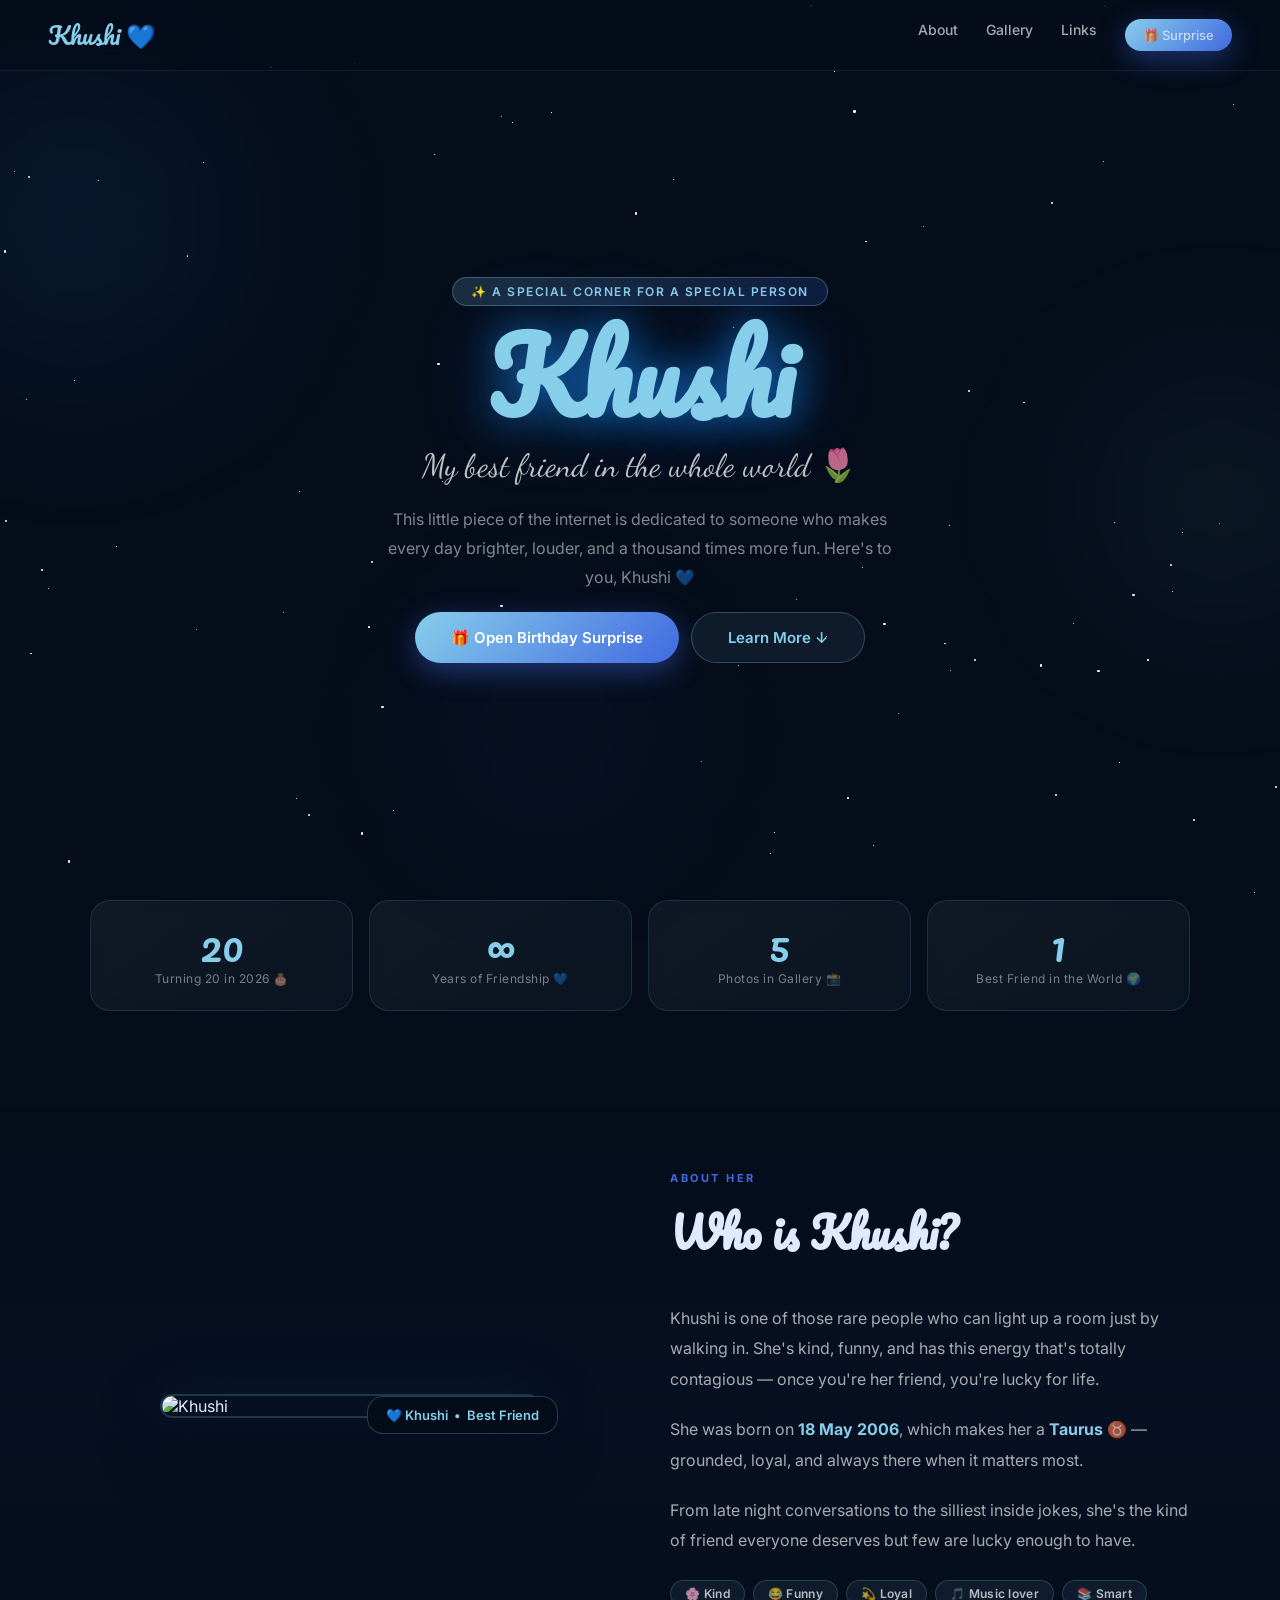
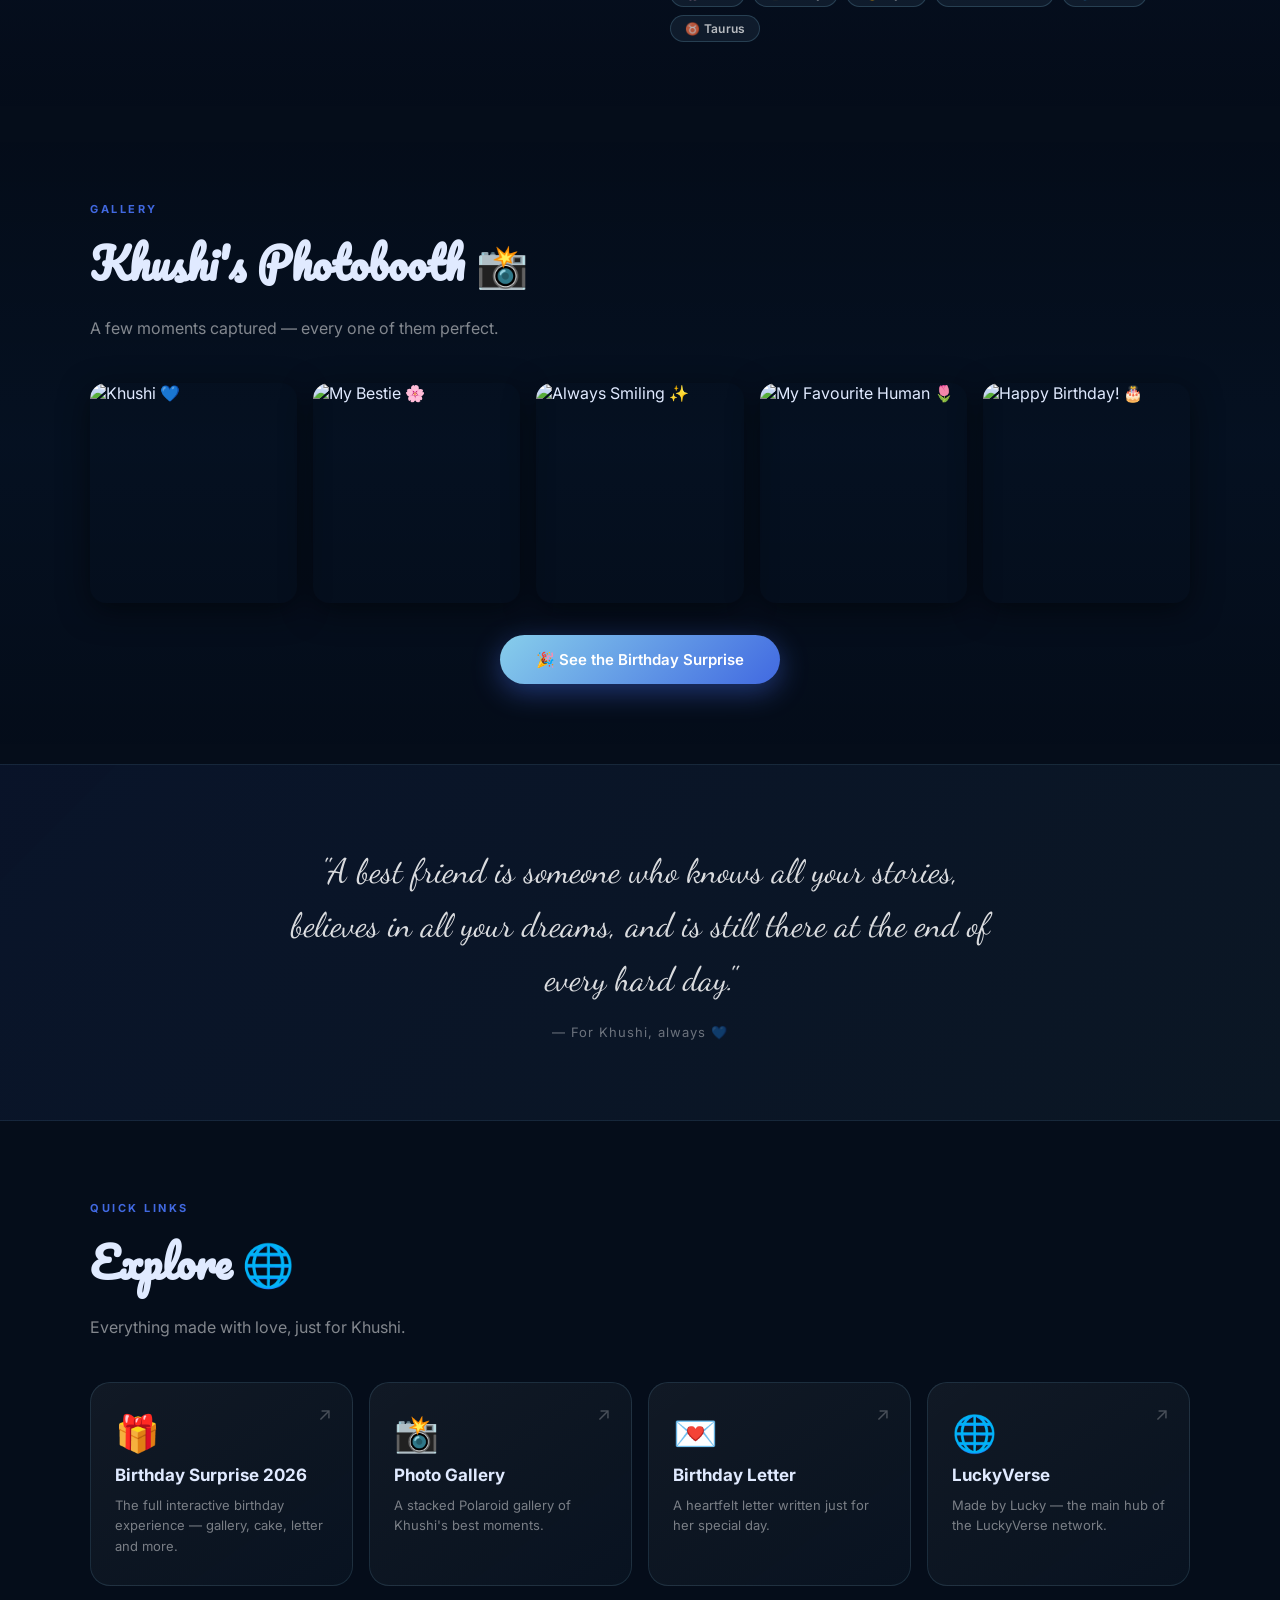
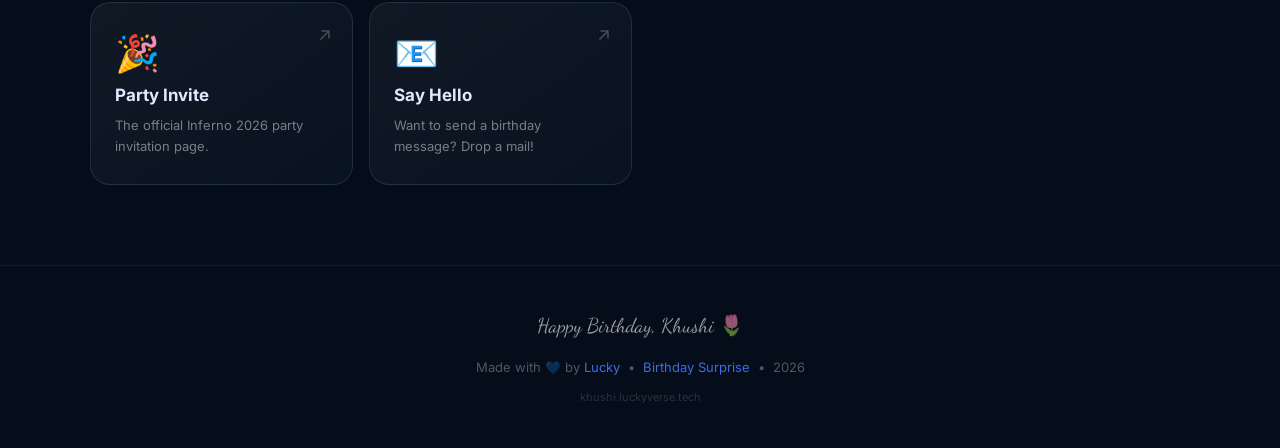
==== index.html @ 4b245454 "Add: premium homepage for khushi.luckyverse.tech with hero, about, gallery, links" ====
<!DOCTYPE html>
<html lang="en">
<head>
  <meta charset="UTF-8">
  <meta name="viewport" content="width=device-width,initial-scale=1.0">
  <title>Khushi 💙 | khushi.luckyverse.tech</title>
  <meta name="description" content="A little corner of the internet dedicated to Khushi — my best friend.">
  <meta name="theme-color" content="#050d1a">
  <link rel="icon" href="data:image/svg+xml,<svg xmlns='http://www.w3.org/2000/svg' viewBox='0 0 100 100'><text y='.9em' font-size='90'>💙</text></svg>">
  <link rel="preconnect" href="https://fonts.googleapis.com">
  <link href="https://fonts.googleapis.com/css2?family=Pacifico&family=Dancing+Script:wght@600;700&family=Inter:wght@300;400;500;600;700&display=swap" rel="stylesheet">
  <style>
    *,*::before,*::after{box-sizing:border-box;margin:0;padding:0;-webkit-tap-highlight-color:transparent}
    html{scroll-behavior:smooth;-webkit-text-size-adjust:100%}
    body{
      font-family:'Inter',sans-serif;
      background:#050d1a;
      color:#e0eaff;
      min-height:100vh;
      overflow-x:hidden;
      -webkit-font-smoothing:antialiased;
    }

    /* ── STARS ── */
    #stars{position:fixed;inset:0;pointer-events:none;z-index:0;overflow:hidden}
    .star{position:absolute;border-radius:50%;background:#fff;animation:tw var(--d,3s) ease-in-out infinite;animation-delay:var(--dl,0s)}
    @keyframes tw{0%,100%{opacity:.1;transform:scale(.8)}50%{opacity:.8;transform:scale(1.3)}}

    /* ── ORBS ── */
    .orb{position:fixed;border-radius:50%;pointer-events:none;filter:blur(80px);z-index:0;animation:orbF var(--d,9s) ease-in-out infinite;animation-delay:var(--dl,0s)}
    @keyframes orbF{0%,100%{transform:translateY(0) scale(1)}50%{transform:translateY(-24px) scale(1.06)}}

    /* ── NAV ── */
    nav{
      position:fixed;top:0;left:0;right:0;z-index:100;
      display:flex;align-items:center;justify-content:space-between;
      padding:14px clamp(20px,5vw,48px);
      background:rgba(5,13,26,.75);
      backdrop-filter:blur(24px);-webkit-backdrop-filter:blur(24px);
      border-bottom:1px solid rgba(135,206,235,.1);
    }
    .nav-logo{font-family:'Pacifico',cursive;font-size:clamp(18px,4vw,24px);color:#87ceeb;text-decoration:none}
    .nav-links{display:flex;gap:clamp(14px,3vw,28px);list-style:none}
    .nav-links a{color:rgba(255,255,255,.65);text-decoration:none;font-size:14px;font-weight:500;transition:color .2s}
    .nav-links a:hover{color:#87ceeb}

    /* ── HERO ── */
    #hero{
      position:relative;z-index:1;
      min-height:100vh;
      display:flex;flex-direction:column;align-items:center;justify-content:center;
      text-align:center;
      padding:100px clamp(20px,6vw,60px) 60px;
      gap:20px;
    }
    .hero-badge{
      background:linear-gradient(135deg,rgba(135,206,235,.18),rgba(65,105,225,.18));
      border:1px solid rgba(135,206,235,.3);
      border-radius:40px;padding:6px 18px;
      font-size:12px;font-weight:600;letter-spacing:1.5px;text-transform:uppercase;
      color:#87ceeb;backdrop-filter:blur(8px);
      animation:fadeUp .7s ease both;
    }
    .hero-name{
      font-family:'Pacifico',cursive;
      font-size:clamp(52px,14vw,100px);
      color:#87ceeb;
      text-shadow:0 0 40px rgba(30,144,255,.6),0 0 80px rgba(30,144,255,.3);
      line-height:1;animation:fadeUp .7s .1s ease both;
    }
    .hero-sub{
      font-family:'Dancing Script',cursive;
      font-size:clamp(20px,5vw,32px);
      color:rgba(255,255,255,.75);
      animation:fadeUp .7s .2s ease both;
    }
    .hero-desc{
      max-width:520px;font-size:clamp(14px,3.5vw,16px);
      color:rgba(255,255,255,.5);line-height:1.8;
      animation:fadeUp .7s .3s ease both;
    }
    .hero-btns{display:flex;flex-wrap:wrap;gap:12px;justify-content:center;animation:fadeUp .7s .4s ease both}
    @keyframes fadeUp{from{opacity:0;transform:translateY(28px)}to{opacity:1;transform:translateY(0)}}

    /* ── BUTTONS ── */
    .btn{
      display:inline-flex;align-items:center;gap:8px;
      border:none;border-radius:50px;cursor:pointer;text-decoration:none;
      font-family:'Inter',sans-serif;font-weight:600;
      padding:clamp(12px,3vw,15px) clamp(24px,5vw,36px);
      font-size:clamp(13px,3vw,15px);
      transition:transform .25s,box-shadow .25s;
    }
    .btn-primary{background:linear-gradient(135deg,#87ceeb,#4169e1);color:#fff;box-shadow:0 8px 28px rgba(65,105,225,.45)}
    .btn-primary:hover{transform:translateY(-3px) scale(1.04);box-shadow:0 14px 36px rgba(65,105,225,.65)}
    .btn-ghost{background:rgba(135,206,235,.08);border:1px solid rgba(135,206,235,.28);color:#87ceeb}
    .btn-ghost:hover{background:rgba(135,206,235,.15);transform:translateY(-2px)}
    .btn:active{transform:scale(.96)!important}

    /* ── SECTION BASE ── */
    section{position:relative;z-index:1;padding:80px clamp(20px,6vw,60px)}
    .section-label{font-size:11px;font-weight:700;letter-spacing:2.5px;text-transform:uppercase;color:#4169e1;margin-bottom:10px}
    .section-title{font-family:'Pacifico',cursive;font-size:clamp(26px,6vw,42px);color:#e0eaff;margin-bottom:14px}
    .section-sub{font-size:clamp(14px,3.5vw,16px);color:rgba(255,255,255,.5);max-width:560px;line-height:1.8}

    /* ── ABOUT ── */
    #about{background:linear-gradient(180deg,transparent,rgba(65,105,225,.04),transparent)}
    .about-grid{
      display:grid;grid-template-columns:1fr 1fr;gap:clamp(24px,5vw,60px);
      align-items:center;max-width:1100px;margin:0 auto;
    }
    @media(max-width:700px){.about-grid{grid-template-columns:1fr}}
    .about-img-wrap{position:relative}
    .about-img{
      width:100%;max-width:380px;border-radius:24px;
      box-shadow:0 24px 60px rgba(0,0,0,.6),0 0 60px rgba(65,105,225,.2);
      display:block;margin:0 auto;
      border:2px solid rgba(135,206,235,.2);
    }
    .about-img-badge{
      position:absolute;bottom:-16px;right:10%;
      background:rgba(5,13,26,.9);border:1px solid rgba(135,206,235,.25);
      backdrop-filter:blur(12px);border-radius:16px;
      padding:10px 18px;font-size:13px;font-weight:600;color:#87ceeb;
      display:flex;align-items:center;gap:8px;
    }
    .about-text{display:flex;flex-direction:column;gap:20px}
    .about-text p{font-size:clamp(14px,3.5vw,16px);color:rgba(255,255,255,.65);line-height:1.9}
    .tags{display:flex;flex-wrap:wrap;gap:8px;margin-top:4px}
    .tag{
      background:rgba(135,206,235,.08);border:1px solid rgba(135,206,235,.2);
      border-radius:30px;padding:5px 14px;font-size:12px;font-weight:600;
      color:rgba(255,255,255,.7);letter-spacing:.3px;
    }

    /* ── STATS ── */
    .stats-row{
      display:flex;flex-wrap:wrap;gap:16px;
      max-width:1100px;margin:0 auto 60px;
    }
    .stat-card{
      flex:1;min-width:140px;
      background:linear-gradient(145deg,rgba(255,255,255,.05),rgba(135,206,235,.04));
      border:1px solid rgba(135,206,235,.14);
      border-radius:20px;padding:24px 20px;text-align:center;
      backdrop-filter:blur(8px);
    }
    .stat-num{font-family:'Pacifico',cursive;font-size:clamp(28px,6vw,40px);color:#87ceeb;display:block;line-height:1}
    .stat-lbl{font-size:12px;color:rgba(255,255,255,.45);margin-top:6px;letter-spacing:.5px}

    /* ── PHOTOS ── */
    #photos{background:linear-gradient(180deg,transparent,rgba(30,144,255,.03),transparent)}
    .photo-grid{
      display:grid;
      grid-template-columns:repeat(auto-fill,minmax(200px,1fr));
      gap:16px;max-width:1100px;margin:40px auto 0;
    }
    .photo-item{
      position:relative;border-radius:16px;overflow:hidden;
      cursor:pointer;
      box-shadow:0 8px 30px rgba(0,0,0,.5);
      transition:transform .3s,box-shadow .3s;
    }
    .photo-item:hover{transform:scale(1.03) translateY(-4px);box-shadow:0 16px 48px rgba(65,105,225,.35)}
    .photo-item img{width:100%;height:220px;object-fit:cover;display:block;transition:transform .4s}
    .photo-item:hover img{transform:scale(1.08)}
    .photo-overlay{
      position:absolute;inset:0;
      background:linear-gradient(to top,rgba(5,13,26,.8) 0%,transparent 50%);
      display:flex;align-items:flex-end;padding:14px;
      opacity:0;transition:opacity .3s;
    }
    .photo-item:hover .photo-overlay{opacity:1}
    .photo-cap{font-family:'Dancing Script',cursive;font-size:16px;font-weight:700;color:#fff}

    /* ── LINKS ── */
    #links{max-width:1100px;margin:0 auto}
    .links-grid{display:grid;grid-template-columns:repeat(auto-fill,minmax(260px,1fr));gap:16px;margin-top:40px}
    .link-card{
      position:relative;overflow:hidden;
      background:linear-gradient(145deg,rgba(255,255,255,.05),rgba(135,206,235,.03));
      border:1px solid rgba(135,206,235,.14);
      border-radius:20px;padding:28px 24px;
      text-decoration:none;color:inherit;
      transition:transform .25s,border-color .25s,box-shadow .25s;
      display:flex;flex-direction:column;gap:10px;
    }
    .link-card:hover{
      transform:translateY(-5px);
      border-color:rgba(135,206,235,.35);
      box-shadow:0 16px 40px rgba(65,105,225,.25);
    }
    .link-icon{font-size:36px;display:block}
    .link-title{font-weight:700;font-size:17px;color:#e0eaff}
    .link-desc{font-size:13px;color:rgba(255,255,255,.45);line-height:1.6}
    .link-arrow{position:absolute;top:20px;right:20px;color:rgba(255,255,255,.25);font-size:18px;transition:color .2s,transform .2s}
    .link-card:hover .link-arrow{color:#87ceeb;transform:translate(3px,-3px)}

    /* ── QUOTE ── */
    #quote{
      text-align:center;
      background:linear-gradient(135deg,rgba(65,105,225,.08),rgba(135,206,235,.05));
      border-top:1px solid rgba(135,206,235,.1);
      border-bottom:1px solid rgba(135,206,235,.1);
    }
    .quote-text{
      font-family:'Dancing Script',cursive;
      font-size:clamp(22px,5vw,34px);
      color:rgba(255,255,255,.85);
      max-width:700px;margin:0 auto 16px;
      line-height:1.6;
    }
    .quote-author{font-size:13px;color:rgba(255,255,255,.4);letter-spacing:1px}

    /* ── FOOTER ── */
    footer{
      text-align:center;padding:40px 20px;
      border-top:1px solid rgba(135,206,235,.08);
      color:rgba(255,255,255,.3);font-size:13px;line-height:2;
      position:relative;z-index:1;
    }
    footer a{color:#4169e1;text-decoration:none}

    /* ── SCROLL REVEAL ── */
    .reveal{opacity:0;transform:translateY(36px);transition:opacity .7s ease,transform .7s ease}
    .reveal.visible{opacity:1;transform:translateY(0)}

    /* Mobile nav */
    @media(max-width:550px){
      .nav-links{display:none}
      .photo-grid{grid-template-columns:repeat(2,1fr)}
      .photo-item img{height:160px}
    }
  </style>
</head>
<body>

<!-- Stars & Orbs -->
<div id="stars"></div>
<div class="orb" style="width:350px;height:350px;background:rgba(30,144,255,.07);left:-100px;top:5%;--d:10s"></div>
<div class="orb" style="width:280px;height:280px;background:rgba(135,206,235,.05);right:-80px;top:40%;--d:12s;--dl:-4s"></div>
<div class="orb" style="width:200px;height:200px;background:rgba(65,105,225,.08);left:35%;top:70%;--d:9s;--dl:-2s"></div>

<!-- Nav -->
<nav>
  <a class="nav-logo" href="/">Khushi 💙</a>
  <ul class="nav-links">
    <li><a href="#about">About</a></li>
    <li><a href="#photos">Gallery</a></li>
    <li><a href="#links">Links</a></li>
    <li><a href="/birthday/2026/" class="btn btn-primary" style="padding:8px 18px;font-size:13px">🎁 Surprise</a></li>
  </ul>
</nav>

<!-- Hero -->
<section id="hero">
  <div class="hero-badge">✨ A special corner for a special person</div>
  <h1 class="hero-name">Khushi</h1>
  <p class="hero-sub">My best friend in the whole world 🌷</p>
  <p class="hero-desc">
    This little piece of the internet is dedicated to someone who makes every day brighter,
    louder, and a thousand times more fun. Here's to you, Khushi 💙
  </p>
  <div class="hero-btns">
    <a href="/birthday/2026/" class="btn btn-primary">🎁 Open Birthday Surprise</a>
    <a href="#about" class="btn btn-ghost">Learn More ↓</a>
  </div>
</section>

<!-- Stats -->
<div style="position:relative;z-index:1;padding:0 clamp(20px,6vw,60px) 20px">
  <div class="stats-row reveal">
    <div class="stat-card">
      <span class="stat-num">20</span>
      <div class="stat-lbl">Turning 20 in 2026 🎂</div>
    </div>
    <div class="stat-card">
      <span class="stat-num">∞</span>
      <div class="stat-lbl">Years of Friendship 💙</div>
    </div>
    <div class="stat-card">
      <span class="stat-num">5</span>
      <div class="stat-lbl">Photos in Gallery 📸</div>
    </div>
    <div class="stat-card">
      <span class="stat-num">1</span>
      <div class="stat-lbl">Best Friend in the World 🌍</div>
    </div>
  </div>
</div>

<!-- About -->
<section id="about">
  <div class="about-grid reveal">
    <div class="about-img-wrap">
      <img class="about-img" src="Birthday/2026/photos/photo4.jpg" alt="Khushi">
      <div class="about-img-badge">💙 Khushi &nbsp;•&nbsp; Best Friend</div>
    </div>
    <div class="about-text">
      <div>
        <div class="section-label">About Her</div>
        <h2 class="section-title">Who is Khushi?</h2>
      </div>
      <p>Khushi is one of those rare people who can light up a room just by walking in. She's kind, funny, and has this energy that's totally contagious — once you're her friend, you're lucky for life.</p>
      <p>She was born on <strong style="color:#87ceeb">18 May 2006</strong>, which makes her a <strong style="color:#87ceeb">Taurus</strong> ♉ — grounded, loyal, and always there when it matters most.</p>
      <p>From late night conversations to the silliest inside jokes, she's the kind of friend everyone deserves but few are lucky enough to have.</p>
      <div class="tags">
        <span class="tag">🌸 Kind</span>
        <span class="tag">😂 Funny</span>
        <span class="tag">💫 Loyal</span>
        <span class="tag">🎵 Music lover</span>
        <span class="tag">📚 Smart</span>
        <span class="tag">♉ Taurus</span>
      </div>
    </div>
  </div>
</section>

<!-- Photos -->
<section id="photos">
  <div style="max-width:1100px;margin:0 auto">
    <div class="reveal">
      <div class="section-label">Gallery</div>
      <h2 class="section-title">Khushi's Photobooth 📸</h2>
      <p class="section-sub">A few moments captured — every one of them perfect.</p>
    </div>
    <div class="photo-grid reveal">
      <div class="photo-item">
        <img src="Birthday/2026/photos/photo1.jpg" alt="Khushi 💙">
        <div class="photo-overlay"><span class="photo-cap">Khushi 💙</span></div>
      </div>
      <div class="photo-item">
        <img src="Birthday/2026/photos/photo2.jpg" alt="My Bestie 🌸">
        <div class="photo-overlay"><span class="photo-cap">My Bestie 🌸</span></div>
      </div>
      <div class="photo-item">
        <img src="Birthday/2026/photos/photo3.jpg" alt="Always Smiling ✨">
        <div class="photo-overlay"><span class="photo-cap">Always Smiling ✨</span></div>
      </div>
      <div class="photo-item">
        <img src="Birthday/2026/photos/photo4.jpg" alt="My Favourite Human 🌷">
        <div class="photo-overlay"><span class="photo-cap">My Favourite Human 🌷</span></div>
      </div>
      <div class="photo-item">
        <img src="Birthday/2026/photos/photo5.jpg" alt="Happy Birthday! 🎂">
        <div class="photo-overlay"><span class="photo-cap">Happy Birthday! 🎂</span></div>
      </div>
    </div>
    <div style="text-align:center;margin-top:32px" class="reveal">
      <a href="/birthday/2026/" class="btn btn-primary">🎉 See the Birthday Surprise</a>
    </div>
  </div>
</section>

<!-- Quote -->
<section id="quote">
  <p class="quote-text reveal">"A best friend is someone who knows all your stories, believes in all your dreams, and is still there at the end of every hard day."</p>
  <p class="quote-author reveal">— For Khushi, always 💙</p>
</section>

<!-- Links -->
<section style="position:relative;z-index:1;padding:80px clamp(20px,6vw,60px)">
  <div id="links">
    <div class="reveal">
      <div class="section-label">Quick Links</div>
      <h2 class="section-title">Explore 🌐</h2>
      <p class="section-sub">Everything made with love, just for Khushi.</p>
    </div>
    <div class="links-grid reveal">
      <a href="/birthday/2026/" class="link-card">
        <span class="link-icon">🎁</span>
        <span class="link-title">Birthday Surprise 2026</span>
        <span class="link-desc">The full interactive birthday experience — gallery, cake, letter and more.</span>
        <span class="link-arrow">↗</span>
      </a>
      <a href="/birthday/2026/#s3" class="link-card">
        <span class="link-icon">📸</span>
        <span class="link-title">Photo Gallery</span>
        <span class="link-desc">A stacked Polaroid gallery of Khushi's best moments.</span>
        <span class="link-arrow">↗</span>
      </a>
      <a href="/birthday/2026/#s5" class="link-card">
        <span class="link-icon">💌</span>
        <span class="link-title">Birthday Letter</span>
        <span class="link-desc">A heartfelt letter written just for her special day.</span>
        <span class="link-arrow">↗</span>
      </a>
      <a href="https://luckyverse.tech" target="_blank" rel="noopener" class="link-card">
        <span class="link-icon">🌐</span>
        <span class="link-title">LuckyVerse</span>
        <span class="link-desc">Made by Lucky — the main hub of the LuckyVerse network.</span>
        <span class="link-arrow">↗</span>
      </a>
      <a href="https://invite.luckyverse.tech" target="_blank" rel="noopener" class="link-card">
        <span class="link-icon">🎉</span>
        <span class="link-title">Party Invite</span>
        <span class="link-desc">The official Inferno 2026 party invitation page.</span>
        <span class="link-arrow">↗</span>
      </a>
      <a href="mailto:lucky@luckyverse.tech" class="link-card">
        <span class="link-icon">📧</span>
        <span class="link-title">Say Hello</span>
        <span class="link-desc">Want to send a birthday message? Drop a mail!</span>
        <span class="link-arrow">↗</span>
      </a>
    </div>
  </div>
</section>

<!-- Footer -->
<footer>
  <p style="font-family:'Dancing Script',cursive;font-size:20px;color:rgba(255,255,255,.6);margin-bottom:8px">Happy Birthday, Khushi 🌷</p>
  <p>Made with 💙 by <a href="https://luckyverse.tech">Lucky</a> &nbsp;•&nbsp; <a href="/birthday/2026/">Birthday Surprise</a> &nbsp;•&nbsp; 2026</p>
  <p style="margin-top:6px;font-size:11px;opacity:.5">khushi.luckyverse.tech</p>
</footer>

<script>
(function(){
  // Stars
  var sb = document.getElementById('stars');
  for(var i=0;i<80;i++){
    var s=document.createElement('div'); s.className='star';
    var sz=Math.random()*2.2+0.4;
    s.style.cssText='width:'+sz+'px;height:'+sz+'px;left:'+Math.random()*100+'%;top:'+Math.random()*100+'%;--d:'+(2+Math.random()*4)+'s;--dl:-'+(Math.random()*4)+'s';
    sb.appendChild(s);
  }

  // Scroll reveal
  var obs = new IntersectionObserver(function(entries){
    entries.forEach(function(e){ if(e.isIntersecting){ e.target.classList.add('visible'); obs.unobserve(e.target); } });
  },{threshold:.12});
  document.querySelectorAll('.reveal').forEach(function(el){ obs.observe(el); });
})();
</script>
</body>
</html>
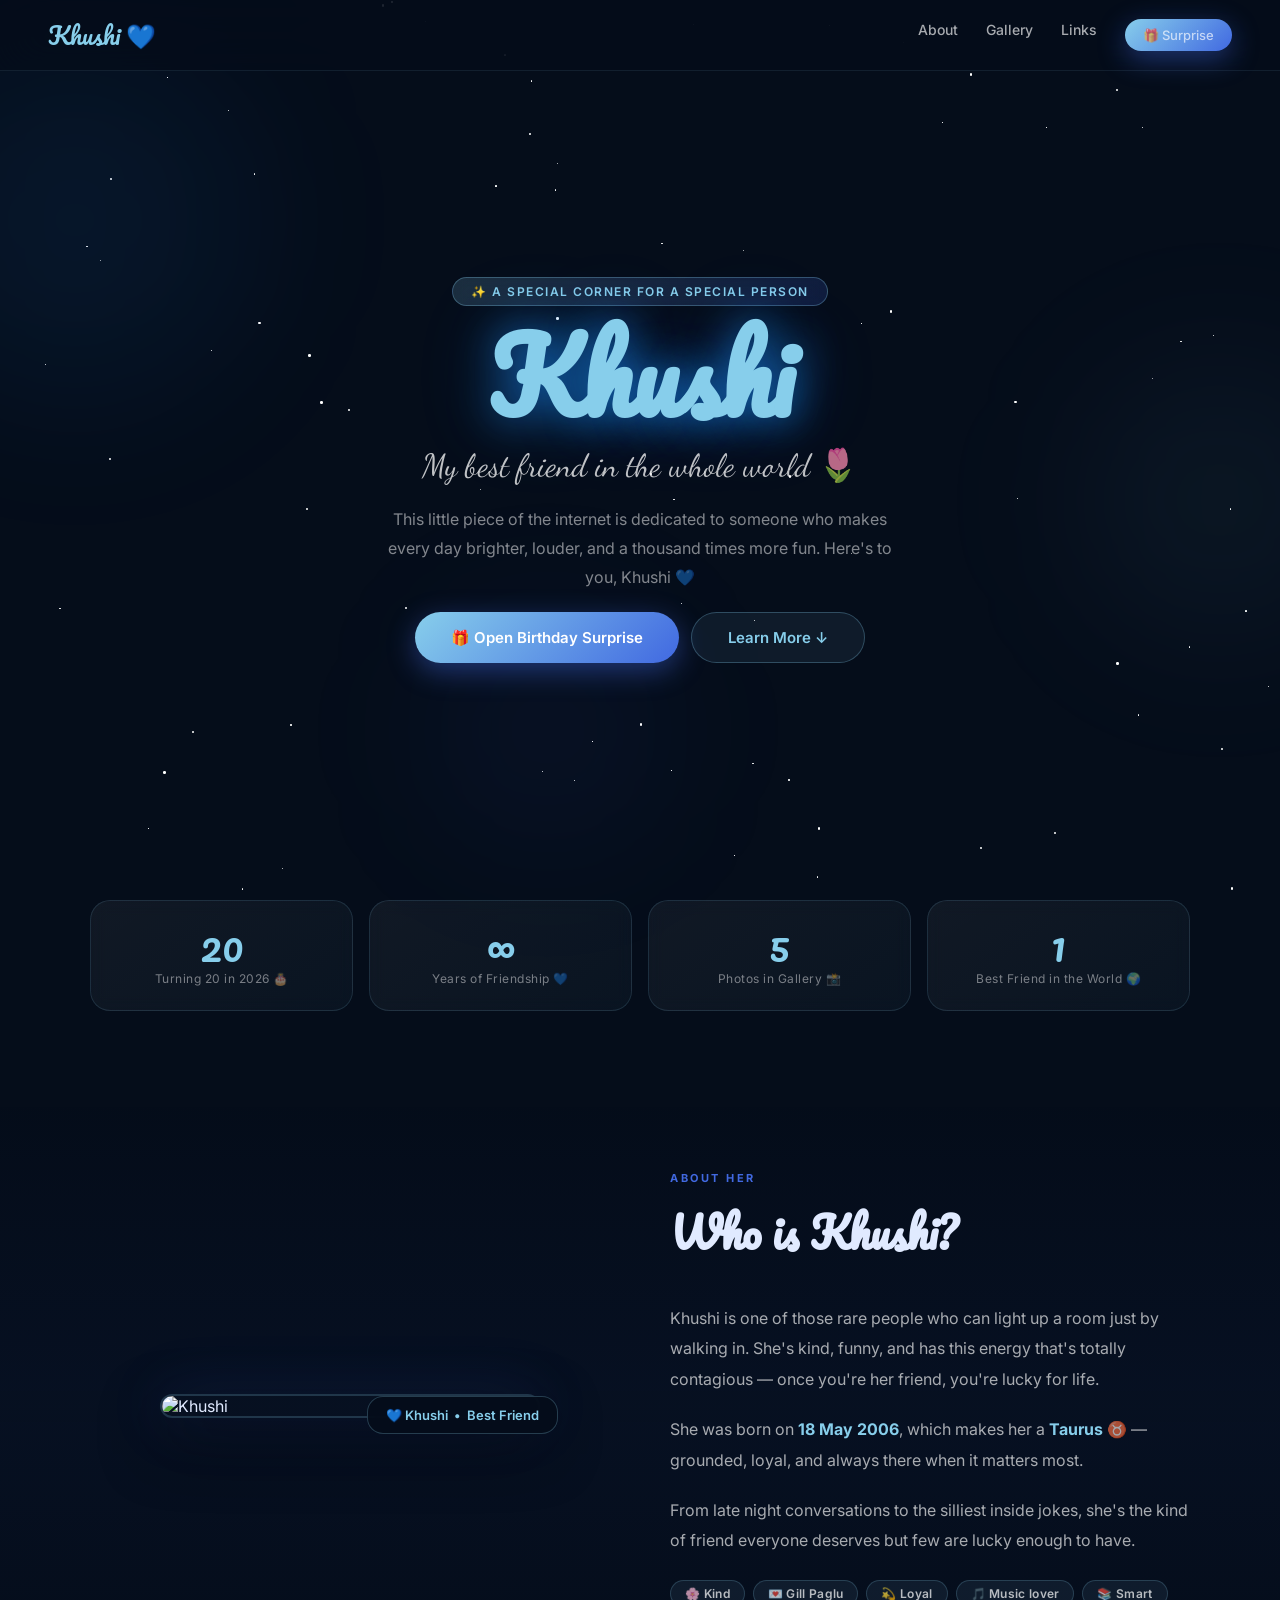
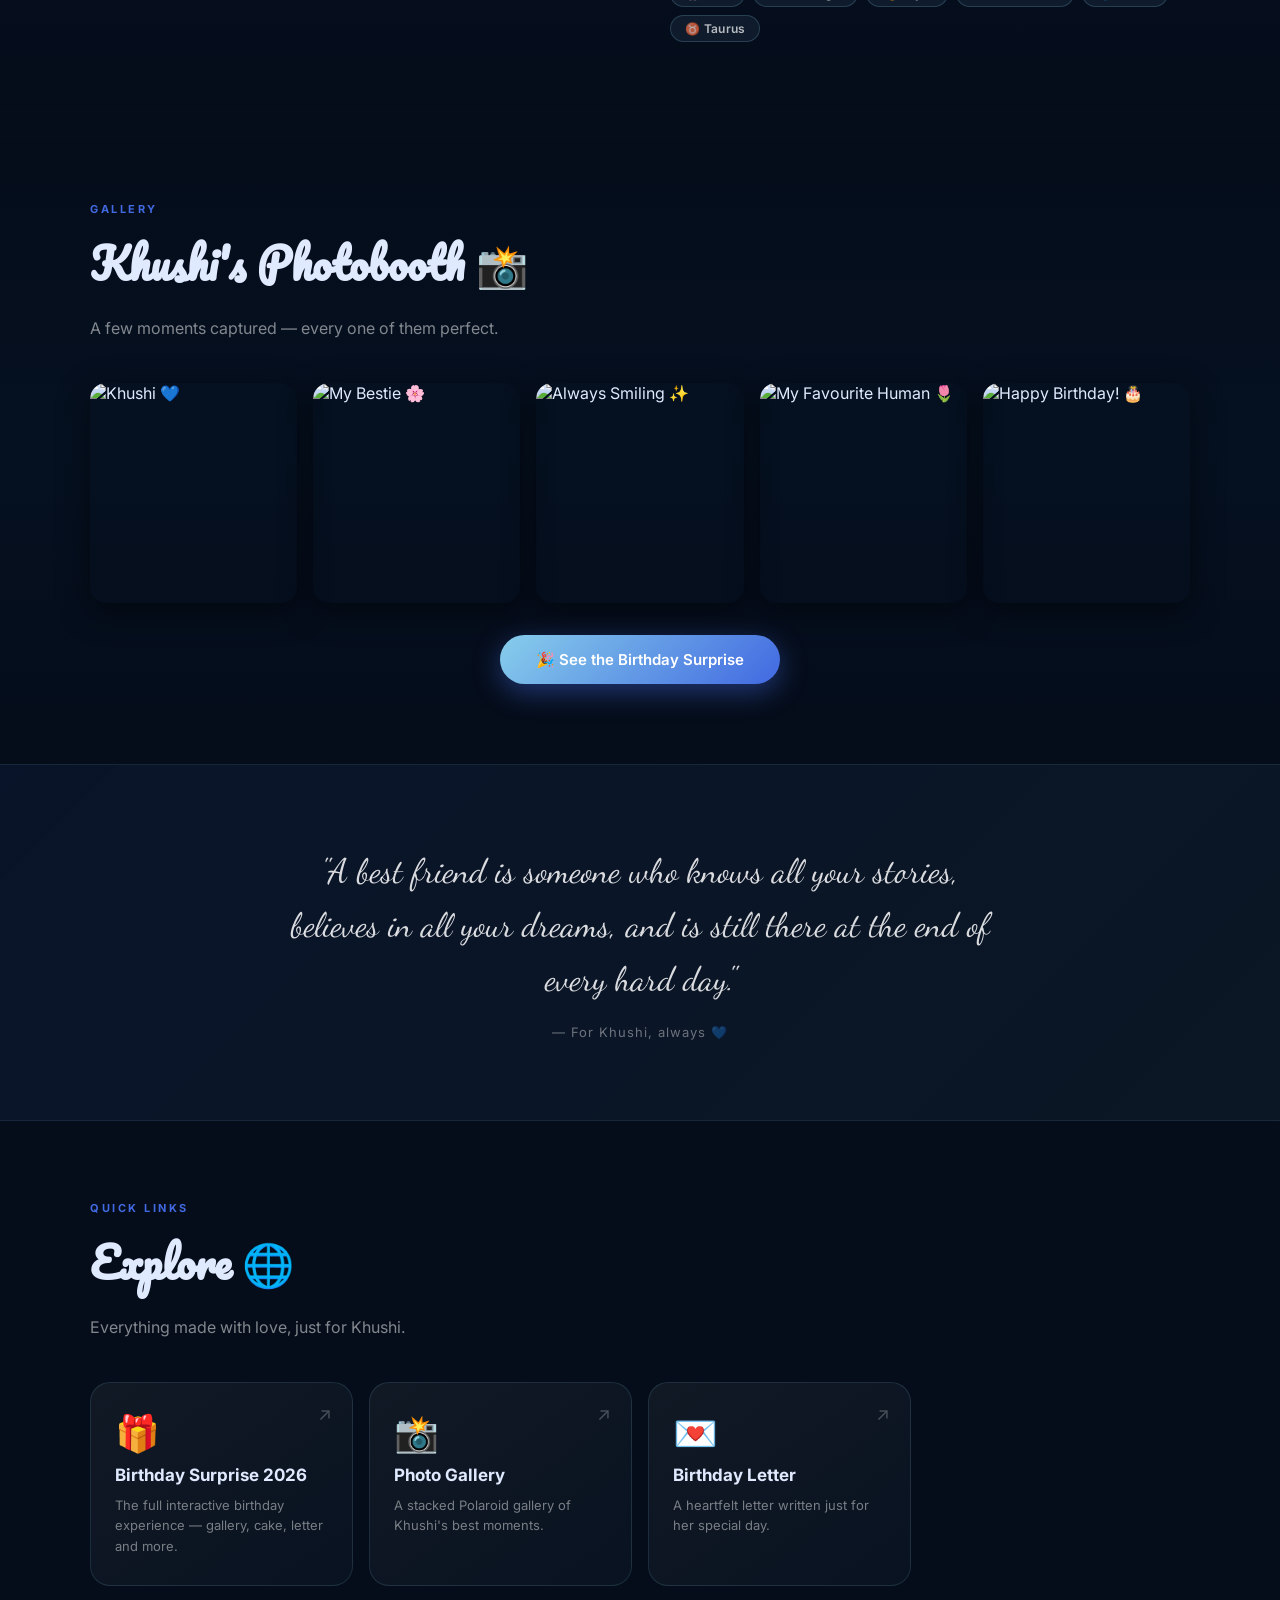
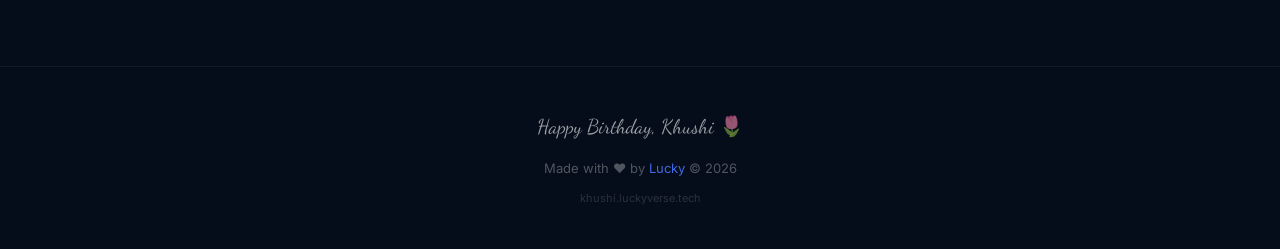
==== commit 34db4c8f: "Fix: restore polaroid frame to photobooth cards, update footer copyright to ❤️" ====
--- a/index.html
+++ b/index.html
@@ -1,436 +1,781 @@
 <!DOCTYPE html>
 <html lang="en">
+
 <head>
   <meta charset="UTF-8">
   <meta name="viewport" content="width=device-width,initial-scale=1.0">
-  <title>Khushi 💙 | khushi.luckyverse.tech</title>
+  <title>Khushi 💙 </title>
   <meta name="description" content="A little corner of the internet dedicated to Khushi — my best friend.">
   <meta name="theme-color" content="#050d1a">
-  <link rel="icon" href="data:image/svg+xml,<svg xmlns='http://www.w3.org/2000/svg' viewBox='0 0 100 100'><text y='.9em' font-size='90'>💙</text></svg>">
+  <link rel="icon"
+    href="data:image/svg+xml,<svg xmlns='http://www.w3.org/2000/svg' viewBox='0 0 100 100'><text y='.9em' font-size='90'>💙</text></svg>">
   <link rel="preconnect" href="https://fonts.googleapis.com">
-  <link href="https://fonts.googleapis.com/css2?family=Pacifico&family=Dancing+Script:wght@600;700&family=Inter:wght@300;400;500;600;700&display=swap" rel="stylesheet">
+  <link
+    href="https://fonts.googleapis.com/css2?family=Pacifico&family=Dancing+Script:wght@600;700&family=Inter:wght@300;400;500;600;700&display=swap"
+    rel="stylesheet">
   <style>
-    *,*::before,*::after{box-sizing:border-box;margin:0;padding:0;-webkit-tap-highlight-color:transparent}
-    html{scroll-behavior:smooth;-webkit-text-size-adjust:100%}
-    body{
-      font-family:'Inter',sans-serif;
-      background:#050d1a;
-      color:#e0eaff;
-      min-height:100vh;
-      overflow-x:hidden;
-      -webkit-font-smoothing:antialiased;
+    *,
+    *::before,
+    *::after {
+      box-sizing: border-box;
+      margin: 0;
+      padding: 0;
+      -webkit-tap-highlight-color: transparent
+    }
+
+    html {
+      scroll-behavior: smooth;
+      -webkit-text-size-adjust: 100%
+    }
+
+    body {
+      font-family: 'Inter', sans-serif;
+      background: #050d1a;
+      color: #e0eaff;
+      min-height: 100vh;
+      overflow-x: hidden;
+      -webkit-font-smoothing: antialiased;
     }
 
     /* ── STARS ── */
-    #stars{position:fixed;inset:0;pointer-events:none;z-index:0;overflow:hidden}
-    .star{position:absolute;border-radius:50%;background:#fff;animation:tw var(--d,3s) ease-in-out infinite;animation-delay:var(--dl,0s)}
-    @keyframes tw{0%,100%{opacity:.1;transform:scale(.8)}50%{opacity:.8;transform:scale(1.3)}}
+    #stars {
+      position: fixed;
+      inset: 0;
+      pointer-events: none;
+      z-index: 0;
+      overflow: hidden
+    }
+
+    .star {
+      position: absolute;
+      border-radius: 50%;
+      background: #fff;
+      animation: tw var(--d, 3s) ease-in-out infinite;
+      animation-delay: var(--dl, 0s)
+    }
+
+    @keyframes tw {
+
+      0%,
+      100% {
+        opacity: .1;
+        transform: scale(.8)
+      }
+
+      50% {
+        opacity: .8;
+        transform: scale(1.3)
+      }
+    }
 
     /* ── ORBS ── */
-    .orb{position:fixed;border-radius:50%;pointer-events:none;filter:blur(80px);z-index:0;animation:orbF var(--d,9s) ease-in-out infinite;animation-delay:var(--dl,0s)}
-    @keyframes orbF{0%,100%{transform:translateY(0) scale(1)}50%{transform:translateY(-24px) scale(1.06)}}
+    .orb {
+      position: fixed;
+      border-radius: 50%;
+      pointer-events: none;
+      filter: blur(80px);
+      z-index: 0;
+      animation: orbF var(--d, 9s) ease-in-out infinite;
+      animation-delay: var(--dl, 0s)
+    }
+
+    @keyframes orbF {
+
+      0%,
+      100% {
+        transform: translateY(0) scale(1)
+      }
+
+      50% {
+        transform: translateY(-24px) scale(1.06)
+      }
+    }
 
     /* ── NAV ── */
-    nav{
-      position:fixed;top:0;left:0;right:0;z-index:100;
-      display:flex;align-items:center;justify-content:space-between;
-      padding:14px clamp(20px,5vw,48px);
-      background:rgba(5,13,26,.75);
-      backdrop-filter:blur(24px);-webkit-backdrop-filter:blur(24px);
-      border-bottom:1px solid rgba(135,206,235,.1);
-    }
-    .nav-logo{font-family:'Pacifico',cursive;font-size:clamp(18px,4vw,24px);color:#87ceeb;text-decoration:none}
-    .nav-links{display:flex;gap:clamp(14px,3vw,28px);list-style:none}
-    .nav-links a{color:rgba(255,255,255,.65);text-decoration:none;font-size:14px;font-weight:500;transition:color .2s}
-    .nav-links a:hover{color:#87ceeb}
+    nav {
+      position: fixed;
+      top: 0;
+      left: 0;
+      right: 0;
+      z-index: 100;
+      display: flex;
+      align-items: center;
+      justify-content: space-between;
+      padding: 14px clamp(20px, 5vw, 48px);
+      background: rgba(5, 13, 26, .75);
+      backdrop-filter: blur(24px);
+      -webkit-backdrop-filter: blur(24px);
+      border-bottom: 1px solid rgba(135, 206, 235, .1);
+    }
+
+    .nav-logo {
+      font-family: 'Pacifico', cursive;
+      font-size: clamp(18px, 4vw, 24px);
+      color: #87ceeb;
+      text-decoration: none
+    }
+
+    .nav-links {
+      display: flex;
+      gap: clamp(14px, 3vw, 28px);
+      list-style: none
+    }
+
+    .nav-links a {
+      color: rgba(255, 255, 255, .65);
+      text-decoration: none;
+      font-size: 14px;
+      font-weight: 500;
+      transition: color .2s
+    }
+
+    .nav-links a:hover {
+      color: #87ceeb
+    }
 
     /* ── HERO ── */
-    #hero{
-      position:relative;z-index:1;
-      min-height:100vh;
-      display:flex;flex-direction:column;align-items:center;justify-content:center;
-      text-align:center;
-      padding:100px clamp(20px,6vw,60px) 60px;
-      gap:20px;
-    }
-    .hero-badge{
-      background:linear-gradient(135deg,rgba(135,206,235,.18),rgba(65,105,225,.18));
-      border:1px solid rgba(135,206,235,.3);
-      border-radius:40px;padding:6px 18px;
-      font-size:12px;font-weight:600;letter-spacing:1.5px;text-transform:uppercase;
-      color:#87ceeb;backdrop-filter:blur(8px);
-      animation:fadeUp .7s ease both;
-    }
-    .hero-name{
-      font-family:'Pacifico',cursive;
-      font-size:clamp(52px,14vw,100px);
-      color:#87ceeb;
-      text-shadow:0 0 40px rgba(30,144,255,.6),0 0 80px rgba(30,144,255,.3);
-      line-height:1;animation:fadeUp .7s .1s ease both;
-    }
-    .hero-sub{
-      font-family:'Dancing Script',cursive;
-      font-size:clamp(20px,5vw,32px);
-      color:rgba(255,255,255,.75);
-      animation:fadeUp .7s .2s ease both;
-    }
-    .hero-desc{
-      max-width:520px;font-size:clamp(14px,3.5vw,16px);
-      color:rgba(255,255,255,.5);line-height:1.8;
-      animation:fadeUp .7s .3s ease both;
-    }
-    .hero-btns{display:flex;flex-wrap:wrap;gap:12px;justify-content:center;animation:fadeUp .7s .4s ease both}
-    @keyframes fadeUp{from{opacity:0;transform:translateY(28px)}to{opacity:1;transform:translateY(0)}}
+    #hero {
+      position: relative;
+      z-index: 1;
+      min-height: 100vh;
+      display: flex;
+      flex-direction: column;
+      align-items: center;
+      justify-content: center;
+      text-align: center;
+      padding: 100px clamp(20px, 6vw, 60px) 60px;
+      gap: 20px;
+    }
+
+    .hero-badge {
+      background: linear-gradient(135deg, rgba(135, 206, 235, .18), rgba(65, 105, 225, .18));
+      border: 1px solid rgba(135, 206, 235, .3);
+      border-radius: 40px;
+      padding: 6px 18px;
+      font-size: 12px;
+      font-weight: 600;
+      letter-spacing: 1.5px;
+      text-transform: uppercase;
+      color: #87ceeb;
+      backdrop-filter: blur(8px);
+      animation: fadeUp .7s ease both;
+    }
+
+    .hero-name {
+      font-family: 'Pacifico', cursive;
+      font-size: clamp(52px, 14vw, 100px);
+      color: #87ceeb;
+      text-shadow: 0 0 40px rgba(30, 144, 255, .6), 0 0 80px rgba(30, 144, 255, .3);
+      line-height: 1;
+      animation: fadeUp .7s .1s ease both;
+    }
+
+    .hero-sub {
+      font-family: 'Dancing Script', cursive;
+      font-size: clamp(20px, 5vw, 32px);
+      color: rgba(255, 255, 255, .75);
+      animation: fadeUp .7s .2s ease both;
+    }
+
+    .hero-desc {
+      max-width: 520px;
+      font-size: clamp(14px, 3.5vw, 16px);
+      color: rgba(255, 255, 255, .5);
+      line-height: 1.8;
+      animation: fadeUp .7s .3s ease both;
+    }
+
+    .hero-btns {
+      display: flex;
+      flex-wrap: wrap;
+      gap: 12px;
+      justify-content: center;
+      animation: fadeUp .7s .4s ease both
+    }
+
+    @keyframes fadeUp {
+      from {
+        opacity: 0;
+        transform: translateY(28px)
+      }
+
+      to {
+        opacity: 1;
+        transform: translateY(0)
+      }
+    }
 
     /* ── BUTTONS ── */
-    .btn{
-      display:inline-flex;align-items:center;gap:8px;
-      border:none;border-radius:50px;cursor:pointer;text-decoration:none;
-      font-family:'Inter',sans-serif;font-weight:600;
-      padding:clamp(12px,3vw,15px) clamp(24px,5vw,36px);
-      font-size:clamp(13px,3vw,15px);
-      transition:transform .25s,box-shadow .25s;
-    }
-    .btn-primary{background:linear-gradient(135deg,#87ceeb,#4169e1);color:#fff;box-shadow:0 8px 28px rgba(65,105,225,.45)}
-    .btn-primary:hover{transform:translateY(-3px) scale(1.04);box-shadow:0 14px 36px rgba(65,105,225,.65)}
-    .btn-ghost{background:rgba(135,206,235,.08);border:1px solid rgba(135,206,235,.28);color:#87ceeb}
-    .btn-ghost:hover{background:rgba(135,206,235,.15);transform:translateY(-2px)}
-    .btn:active{transform:scale(.96)!important}
+    .btn {
+      display: inline-flex;
+      align-items: center;
+      gap: 8px;
+      border: none;
+      border-radius: 50px;
+      cursor: pointer;
+      text-decoration: none;
+      font-family: 'Inter', sans-serif;
+      font-weight: 600;
+      padding: clamp(12px, 3vw, 15px) clamp(24px, 5vw, 36px);
+      font-size: clamp(13px, 3vw, 15px);
+      transition: transform .25s, box-shadow .25s;
+    }
+
+    .btn-primary {
+      background: linear-gradient(135deg, #87ceeb, #4169e1);
+      color: #fff;
+      box-shadow: 0 8px 28px rgba(65, 105, 225, .45)
+    }
+
+    .btn-primary:hover {
+      transform: translateY(-3px) scale(1.04);
+      box-shadow: 0 14px 36px rgba(65, 105, 225, .65)
+    }
+
+    .btn-ghost {
+      background: rgba(135, 206, 235, .08);
+      border: 1px solid rgba(135, 206, 235, .28);
+      color: #87ceeb
+    }
+
+    .btn-ghost:hover {
+      background: rgba(135, 206, 235, .15);
+      transform: translateY(-2px)
+    }
+
+    .btn:active {
+      transform: scale(.96) !important
+    }
 
     /* ── SECTION BASE ── */
-    section{position:relative;z-index:1;padding:80px clamp(20px,6vw,60px)}
-    .section-label{font-size:11px;font-weight:700;letter-spacing:2.5px;text-transform:uppercase;color:#4169e1;margin-bottom:10px}
-    .section-title{font-family:'Pacifico',cursive;font-size:clamp(26px,6vw,42px);color:#e0eaff;margin-bottom:14px}
-    .section-sub{font-size:clamp(14px,3.5vw,16px);color:rgba(255,255,255,.5);max-width:560px;line-height:1.8}
+    section {
+      position: relative;
+      z-index: 1;
+      padding: 80px clamp(20px, 6vw, 60px)
+    }
+
+    .section-label {
+      font-size: 11px;
+      font-weight: 700;
+      letter-spacing: 2.5px;
+      text-transform: uppercase;
+      color: #4169e1;
+      margin-bottom: 10px
+    }
+
+    .section-title {
+      font-family: 'Pacifico', cursive;
+      font-size: clamp(26px, 6vw, 42px);
+      color: #e0eaff;
+      margin-bottom: 14px
+    }
+
+    .section-sub {
+      font-size: clamp(14px, 3.5vw, 16px);
+      color: rgba(255, 255, 255, .5);
+      max-width: 560px;
+      line-height: 1.8
+    }
 
     /* ── ABOUT ── */
-    #about{background:linear-gradient(180deg,transparent,rgba(65,105,225,.04),transparent)}
-    .about-grid{
-      display:grid;grid-template-columns:1fr 1fr;gap:clamp(24px,5vw,60px);
-      align-items:center;max-width:1100px;margin:0 auto;
-    }
-    @media(max-width:700px){.about-grid{grid-template-columns:1fr}}
-    .about-img-wrap{position:relative}
-    .about-img{
-      width:100%;max-width:380px;border-radius:24px;
-      box-shadow:0 24px 60px rgba(0,0,0,.6),0 0 60px rgba(65,105,225,.2);
-      display:block;margin:0 auto;
-      border:2px solid rgba(135,206,235,.2);
-    }
-    .about-img-badge{
-      position:absolute;bottom:-16px;right:10%;
-      background:rgba(5,13,26,.9);border:1px solid rgba(135,206,235,.25);
-      backdrop-filter:blur(12px);border-radius:16px;
-      padding:10px 18px;font-size:13px;font-weight:600;color:#87ceeb;
-      display:flex;align-items:center;gap:8px;
-    }
-    .about-text{display:flex;flex-direction:column;gap:20px}
-    .about-text p{font-size:clamp(14px,3.5vw,16px);color:rgba(255,255,255,.65);line-height:1.9}
-    .tags{display:flex;flex-wrap:wrap;gap:8px;margin-top:4px}
-    .tag{
-      background:rgba(135,206,235,.08);border:1px solid rgba(135,206,235,.2);
-      border-radius:30px;padding:5px 14px;font-size:12px;font-weight:600;
-      color:rgba(255,255,255,.7);letter-spacing:.3px;
+    #about {
+      background: linear-gradient(180deg, transparent, rgba(65, 105, 225, .04), transparent)
+    }
+
+    .about-grid {
+      display: grid;
+      grid-template-columns: 1fr 1fr;
+      gap: clamp(24px, 5vw, 60px);
+      align-items: center;
+      max-width: 1100px;
+      margin: 0 auto;
+    }
+
+    @media(max-width:700px) {
+      .about-grid {
+        grid-template-columns: 1fr
+      }
+    }
+
+    .about-img-wrap {
+      position: relative
+    }
+
+    .about-img {
+      width: 100%;
+      max-width: 380px;
+      border-radius: 24px;
+      box-shadow: 0 24px 60px rgba(0, 0, 0, .6), 0 0 60px rgba(65, 105, 225, .2);
+      display: block;
+      margin: 0 auto;
+      border: 2px solid rgba(135, 206, 235, .2);
+    }
+
+    .about-img-badge {
+      position: absolute;
+      bottom: -16px;
+      right: 10%;
+      background: rgba(5, 13, 26, .9);
+      border: 1px solid rgba(135, 206, 235, .25);
+      backdrop-filter: blur(12px);
+      border-radius: 16px;
+      padding: 10px 18px;
+      font-size: 13px;
+      font-weight: 600;
+      color: #87ceeb;
+      display: flex;
+      align-items: center;
+      gap: 8px;
+    }
+
+    .about-text {
+      display: flex;
+      flex-direction: column;
+      gap: 20px
+    }
+
+    .about-text p {
+      font-size: clamp(14px, 3.5vw, 16px);
+      color: rgba(255, 255, 255, .65);
+      line-height: 1.9
+    }
+
+    .tags {
+      display: flex;
+      flex-wrap: wrap;
+      gap: 8px;
+      margin-top: 4px
+    }
+
+    .tag {
+      background: rgba(135, 206, 235, .08);
+      border: 1px solid rgba(135, 206, 235, .2);
+      border-radius: 30px;
+      padding: 5px 14px;
+      font-size: 12px;
+      font-weight: 600;
+      color: rgba(255, 255, 255, .7);
+      letter-spacing: .3px;
     }
 
     /* ── STATS ── */
-    .stats-row{
-      display:flex;flex-wrap:wrap;gap:16px;
-      max-width:1100px;margin:0 auto 60px;
-    }
-    .stat-card{
-      flex:1;min-width:140px;
-      background:linear-gradient(145deg,rgba(255,255,255,.05),rgba(135,206,235,.04));
-      border:1px solid rgba(135,206,235,.14);
-      border-radius:20px;padding:24px 20px;text-align:center;
-      backdrop-filter:blur(8px);
-    }
-    .stat-num{font-family:'Pacifico',cursive;font-size:clamp(28px,6vw,40px);color:#87ceeb;display:block;line-height:1}
-    .stat-lbl{font-size:12px;color:rgba(255,255,255,.45);margin-top:6px;letter-spacing:.5px}
+    .stats-row {
+      display: flex;
+      flex-wrap: wrap;
+      gap: 16px;
+      max-width: 1100px;
+      margin: 0 auto 60px;
+    }
+
+    .stat-card {
+      flex: 1;
+      min-width: 140px;
+      background: linear-gradient(145deg, rgba(255, 255, 255, .05), rgba(135, 206, 235, .04));
+      border: 1px solid rgba(135, 206, 235, .14);
+      border-radius: 20px;
+      padding: 24px 20px;
+      text-align: center;
+      backdrop-filter: blur(8px);
+    }
+
+    .stat-num {
+      font-family: 'Pacifico', cursive;
+      font-size: clamp(28px, 6vw, 40px);
+      color: #87ceeb;
+      display: block;
+      line-height: 1
+    }
+
+    .stat-lbl {
+      font-size: 12px;
+      color: rgba(255, 255, 255, .45);
+      margin-top: 6px;
+      letter-spacing: .5px
+    }
 
     /* ── PHOTOS ── */
-    #photos{background:linear-gradient(180deg,transparent,rgba(30,144,255,.03),transparent)}
-    .photo-grid{
-      display:grid;
-      grid-template-columns:repeat(auto-fill,minmax(200px,1fr));
-      gap:16px;max-width:1100px;margin:40px auto 0;
-    }
-    .photo-item{
-      position:relative;border-radius:16px;overflow:hidden;
-      cursor:pointer;
-      box-shadow:0 8px 30px rgba(0,0,0,.5);
-      transition:transform .3s,box-shadow .3s;
-    }
-    .photo-item:hover{transform:scale(1.03) translateY(-4px);box-shadow:0 16px 48px rgba(65,105,225,.35)}
-    .photo-item img{width:100%;height:220px;object-fit:cover;display:block;transition:transform .4s}
-    .photo-item:hover img{transform:scale(1.08)}
-    .photo-overlay{
-      position:absolute;inset:0;
-      background:linear-gradient(to top,rgba(5,13,26,.8) 0%,transparent 50%);
-      display:flex;align-items:flex-end;padding:14px;
-      opacity:0;transition:opacity .3s;
-    }
-    .photo-item:hover .photo-overlay{opacity:1}
-    .photo-cap{font-family:'Dancing Script',cursive;font-size:16px;font-weight:700;color:#fff}
+    #photos {
+      background: linear-gradient(180deg, transparent, rgba(30, 144, 255, .03), transparent)
+    }
+
+    .photo-grid {
+      display: grid;
+      grid-template-columns: repeat(auto-fill, minmax(200px, 1fr));
+      gap: 16px;
+      max-width: 1100px;
+      margin: 40px auto 0;
+    }
+
+    .photo-item {
+      position: relative;
+      border-radius: 16px;
+      overflow: hidden;
+      cursor: pointer;
+      box-shadow: 0 8px 30px rgba(0, 0, 0, .5);
+      transition: transform .3s, box-shadow .3s;
+    }
+
+    .photo-item:hover {
+      transform: scale(1.03) translateY(-4px);
+      box-shadow: 0 16px 48px rgba(65, 105, 225, .35)
+    }
+
+    .photo-item img {
+      width: 100%;
+      height: 220px;
+      object-fit: cover;
+      display: block;
+      transition: transform .4s
+    }
+
+    .photo-item:hover img {
+      transform: scale(1.08)
+    }
+
+    .photo-overlay {
+      position: absolute;
+      inset: 0;
+      background: linear-gradient(to top, rgba(5, 13, 26, .8) 0%, transparent 50%);
+      display: flex;
+      align-items: flex-end;
+      padding: 14px;
+      opacity: 0;
+      transition: opacity .3s;
+    }
+
+    .photo-item:hover .photo-overlay {
+      opacity: 1
+    }
+
+    .photo-cap {
+      font-family: 'Dancing Script', cursive;
+      font-size: 16px;
+      font-weight: 700;
+      color: #fff
+    }
 
     /* ── LINKS ── */
-    #links{max-width:1100px;margin:0 auto}
-    .links-grid{display:grid;grid-template-columns:repeat(auto-fill,minmax(260px,1fr));gap:16px;margin-top:40px}
-    .link-card{
-      position:relative;overflow:hidden;
-      background:linear-gradient(145deg,rgba(255,255,255,.05),rgba(135,206,235,.03));
-      border:1px solid rgba(135,206,235,.14);
-      border-radius:20px;padding:28px 24px;
-      text-decoration:none;color:inherit;
-      transition:transform .25s,border-color .25s,box-shadow .25s;
-      display:flex;flex-direction:column;gap:10px;
-    }
-    .link-card:hover{
-      transform:translateY(-5px);
-      border-color:rgba(135,206,235,.35);
-      box-shadow:0 16px 40px rgba(65,105,225,.25);
-    }
-    .link-icon{font-size:36px;display:block}
-    .link-title{font-weight:700;font-size:17px;color:#e0eaff}
-    .link-desc{font-size:13px;color:rgba(255,255,255,.45);line-height:1.6}
-    .link-arrow{position:absolute;top:20px;right:20px;color:rgba(255,255,255,.25);font-size:18px;transition:color .2s,transform .2s}
-    .link-card:hover .link-arrow{color:#87ceeb;transform:translate(3px,-3px)}
+    #links {
+      max-width: 1100px;
+      margin: 0 auto
+    }
+
+    .links-grid {
+      display: grid;
+      grid-template-columns: repeat(auto-fill, minmax(260px, 1fr));
+      gap: 16px;
+      margin-top: 40px
+    }
+
+    .link-card {
+      position: relative;
+      overflow: hidden;
+      background: linear-gradient(145deg, rgba(255, 255, 255, .05), rgba(135, 206, 235, .03));
+      border: 1px solid rgba(135, 206, 235, .14);
+      border-radius: 20px;
+      padding: 28px 24px;
+      text-decoration: none;
+      color: inherit;
+      transition: transform .25s, border-color .25s, box-shadow .25s;
+      display: flex;
+      flex-direction: column;
+      gap: 10px;
+    }
+
+    .link-card:hover {
+      transform: translateY(-5px);
+      border-color: rgba(135, 206, 235, .35);
+      box-shadow: 0 16px 40px rgba(65, 105, 225, .25);
+    }
+
+    .link-icon {
+      font-size: 36px;
+      display: block
+    }
+
+    .link-title {
+      font-weight: 700;
+      font-size: 17px;
+      color: #e0eaff
+    }
+
+    .link-desc {
+      font-size: 13px;
+      color: rgba(255, 255, 255, .45);
+      line-height: 1.6
+    }
+
+    .link-arrow {
+      position: absolute;
+      top: 20px;
+      right: 20px;
+      color: rgba(255, 255, 255, .25);
+      font-size: 18px;
+      transition: color .2s, transform .2s
+    }
+
+    .link-card:hover .link-arrow {
+      color: #87ceeb;
+      transform: translate(3px, -3px)
+    }
 
     /* ── QUOTE ── */
-    #quote{
-      text-align:center;
-      background:linear-gradient(135deg,rgba(65,105,225,.08),rgba(135,206,235,.05));
-      border-top:1px solid rgba(135,206,235,.1);
-      border-bottom:1px solid rgba(135,206,235,.1);
-    }
-    .quote-text{
-      font-family:'Dancing Script',cursive;
-      font-size:clamp(22px,5vw,34px);
-      color:rgba(255,255,255,.85);
-      max-width:700px;margin:0 auto 16px;
-      line-height:1.6;
-    }
-    .quote-author{font-size:13px;color:rgba(255,255,255,.4);letter-spacing:1px}
+    #quote {
+      text-align: center;
+      background: linear-gradient(135deg, rgba(65, 105, 225, .08), rgba(135, 206, 235, .05));
+      border-top: 1px solid rgba(135, 206, 235, .1);
+      border-bottom: 1px solid rgba(135, 206, 235, .1);
+    }
+
+    .quote-text {
+      font-family: 'Dancing Script', cursive;
+      font-size: clamp(22px, 5vw, 34px);
+      color: rgba(255, 255, 255, .85);
+      max-width: 700px;
+      margin: 0 auto 16px;
+      line-height: 1.6;
+    }
+
+    .quote-author {
+      font-size: 13px;
+      color: rgba(255, 255, 255, .4);
+      letter-spacing: 1px
+    }
 
     /* ── FOOTER ── */
-    footer{
-      text-align:center;padding:40px 20px;
-      border-top:1px solid rgba(135,206,235,.08);
-      color:rgba(255,255,255,.3);font-size:13px;line-height:2;
-      position:relative;z-index:1;
-    }
-    footer a{color:#4169e1;text-decoration:none}
+    footer {
+      text-align: center;
+      padding: 40px 20px;
+      border-top: 1px solid rgba(135, 206, 235, .08);
+      color: rgba(255, 255, 255, .3);
+      font-size: 13px;
+      line-height: 2;
+      position: relative;
+      z-index: 1;
+    }
+
+    footer a {
+      color: #4169e1;
+      text-decoration: none
+    }
 
     /* ── SCROLL REVEAL ── */
-    .reveal{opacity:0;transform:translateY(36px);transition:opacity .7s ease,transform .7s ease}
-    .reveal.visible{opacity:1;transform:translateY(0)}
+    .reveal {
+      opacity: 0;
+      transform: translateY(36px);
+      transition: opacity .7s ease, transform .7s ease
+    }
+
+    .reveal.visible {
+      opacity: 1;
+      transform: translateY(0)
+    }
 
     /* Mobile nav */
-    @media(max-width:550px){
-      .nav-links{display:none}
-      .photo-grid{grid-template-columns:repeat(2,1fr)}
-      .photo-item img{height:160px}
+    @media(max-width:550px) {
+      .nav-links {
+        display: none
+      }
+
+      .photo-grid {
+        grid-template-columns: repeat(2, 1fr)
+      }
+
+      .photo-item img {
+        height: 160px
+      }
     }
   </style>
 </head>
+
 <body>
 
-<!-- Stars & Orbs -->
-<div id="stars"></div>
-<div class="orb" style="width:350px;height:350px;background:rgba(30,144,255,.07);left:-100px;top:5%;--d:10s"></div>
-<div class="orb" style="width:280px;height:280px;background:rgba(135,206,235,.05);right:-80px;top:40%;--d:12s;--dl:-4s"></div>
-<div class="orb" style="width:200px;height:200px;background:rgba(65,105,225,.08);left:35%;top:70%;--d:9s;--dl:-2s"></div>
-
-<!-- Nav -->
-<nav>
-  <a class="nav-logo" href="/">Khushi 💙</a>
-  <ul class="nav-links">
-    <li><a href="#about">About</a></li>
-    <li><a href="#photos">Gallery</a></li>
-    <li><a href="#links">Links</a></li>
-    <li><a href="/birthday/2026/" class="btn btn-primary" style="padding:8px 18px;font-size:13px">🎁 Surprise</a></li>
-  </ul>
-</nav>
-
-<!-- Hero -->
-<section id="hero">
-  <div class="hero-badge">✨ A special corner for a special person</div>
-  <h1 class="hero-name">Khushi</h1>
-  <p class="hero-sub">My best friend in the whole world 🌷</p>
-  <p class="hero-desc">
-    This little piece of the internet is dedicated to someone who makes every day brighter,
-    louder, and a thousand times more fun. Here's to you, Khushi 💙
-  </p>
-  <div class="hero-btns">
-    <a href="/birthday/2026/" class="btn btn-primary">🎁 Open Birthday Surprise</a>
-    <a href="#about" class="btn btn-ghost">Learn More ↓</a>
+  <!-- Stars & Orbs -->
+  <div id="stars"></div>
+  <div class="orb" style="width:350px;height:350px;background:rgba(30,144,255,.07);left:-100px;top:5%;--d:10s"></div>
+  <div class="orb"
+    style="width:280px;height:280px;background:rgba(135,206,235,.05);right:-80px;top:40%;--d:12s;--dl:-4s"></div>
+  <div class="orb" style="width:200px;height:200px;background:rgba(65,105,225,.08);left:35%;top:70%;--d:9s;--dl:-2s">
   </div>
-</section>
-
-<!-- Stats -->
-<div style="position:relative;z-index:1;padding:0 clamp(20px,6vw,60px) 20px">
-  <div class="stats-row reveal">
-    <div class="stat-card">
-      <span class="stat-num">20</span>
-      <div class="stat-lbl">Turning 20 in 2026 🎂</div>
+
+  <!-- Nav -->
+  <nav>
+    <a class="nav-logo" href="/">Khushi 💙</a>
+    <ul class="nav-links">
+      <li><a href="#about">About</a></li>
+      <li><a href="#photos">Gallery</a></li>
+      <li><a href="#links">Links</a></li>
+      <li><a href="/birthday/2026/" class="btn btn-primary" style="padding:8px 18px;font-size:13px">🎁 Surprise</a></li>
+    </ul>
+  </nav>
+
+  <!-- Hero -->
+  <section id="hero">
+    <div class="hero-badge">✨ A special corner for a special person</div>
+    <h1 class="hero-name">Khushi</h1>
+    <p class="hero-sub">My best friend in the whole world 🌷</p>
+    <p class="hero-desc">
+      This little piece of the internet is dedicated to someone who makes every day brighter,
+      louder, and a thousand times more fun. Here's to you, Khushi 💙
+    </p>
+    <div class="hero-btns">
+      <a href="/birthday/2026/" class="btn btn-primary">🎁 Open Birthday Surprise</a>
+      <a href="#about" class="btn btn-ghost">Learn More ↓</a>
     </div>
-    <div class="stat-card">
-      <span class="stat-num">∞</span>
-      <div class="stat-lbl">Years of Friendship 💙</div>
-    </div>
-    <div class="stat-card">
-      <span class="stat-num">5</span>
-      <div class="stat-lbl">Photos in Gallery 📸</div>
-    </div>
-    <div class="stat-card">
-      <span class="stat-num">1</span>
-      <div class="stat-lbl">Best Friend in the World 🌍</div>
+  </section>
+
+  <!-- Stats -->
+  <div style="position:relative;z-index:1;padding:0 clamp(20px,6vw,60px) 20px">
+    <div class="stats-row reveal">
+      <div class="stat-card">
+        <span class="stat-num">20</span>
+        <div class="stat-lbl">Turning 20 in 2026 🎂</div>
+      </div>
+      <div class="stat-card">
+        <span class="stat-num">∞</span>
+        <div class="stat-lbl">Years of Friendship 💙</div>
+      </div>
+      <div class="stat-card">
+        <span class="stat-num">5</span>
+        <div class="stat-lbl">Photos in Gallery 📸</div>
+      </div>
+      <div class="stat-card">
+        <span class="stat-num">1</span>
+        <div class="stat-lbl">Best Friend in the World 🌍</div>
+      </div>
     </div>
   </div>
-</div>
-
-<!-- About -->
-<section id="about">
-  <div class="about-grid reveal">
-    <div class="about-img-wrap">
-      <img class="about-img" src="Birthday/2026/photos/photo4.jpg" alt="Khushi">
-      <div class="about-img-badge">💙 Khushi &nbsp;•&nbsp; Best Friend</div>
+
+  <!-- About -->
+  <section id="about">
+    <div class="about-grid reveal">
+      <div class="about-img-wrap">
+        <img class="about-img" src="Birthday/2026/photos/photo4.jpg" alt="Khushi">
+        <div class="about-img-badge">💙 Khushi &nbsp;•&nbsp; Best Friend</div>
+      </div>
+      <div class="about-text">
+        <div>
+          <div class="section-label">About Her</div>
+          <h2 class="section-title">Who is Khushi?</h2>
+        </div>
+        <p>Khushi is one of those rare people who can light up a room just by walking in. She's kind, funny, and has
+          this energy that's totally contagious — once you're her friend, you're lucky for life.</p>
+        <p>She was born on <strong style="color:#87ceeb">18 May 2006</strong>, which makes her a <strong
+            style="color:#87ceeb">Taurus</strong> ♉ — grounded, loyal, and always there when it matters most.</p>
+        <p>From late night conversations to the silliest inside jokes, she's the kind of friend everyone deserves but
+          few are lucky enough to have.</p>
+        <div class="tags">
+          <span class="tag">🌸 Kind</span>
+          <span class="tag">💌 Gill Paglu</span>
+          <span class="tag">💫 Loyal</span>
+          <span class="tag">🎵 Music lover</span>
+          <span class="tag">📚 Smart</span>
+          <span class="tag">♉ Taurus</span>
+        </div>
+      </div>
     </div>
-    <div class="about-text">
-      <div>
-        <div class="section-label">About Her</div>
-        <h2 class="section-title">Who is Khushi?</h2>
-      </div>
-      <p>Khushi is one of those rare people who can light up a room just by walking in. She's kind, funny, and has this energy that's totally contagious — once you're her friend, you're lucky for life.</p>
-      <p>She was born on <strong style="color:#87ceeb">18 May 2006</strong>, which makes her a <strong style="color:#87ceeb">Taurus</strong> ♉ — grounded, loyal, and always there when it matters most.</p>
-      <p>From late night conversations to the silliest inside jokes, she's the kind of friend everyone deserves but few are lucky enough to have.</p>
-      <div class="tags">
-        <span class="tag">🌸 Kind</span>
-        <span class="tag">😂 Funny</span>
-        <span class="tag">💫 Loyal</span>
-        <span class="tag">🎵 Music lover</span>
-        <span class="tag">📚 Smart</span>
-        <span class="tag">♉ Taurus</span>
+  </section>
+
+  <!-- Photos -->
+  <section id="photos">
+    <div style="max-width:1100px;margin:0 auto">
+      <div class="reveal">
+        <div class="section-label">Gallery</div>
+        <h2 class="section-title">Khushi's Photobooth 📸</h2>
+        <p class="section-sub">A few moments captured — every one of them perfect.</p>
+      </div>
+      <div class="photo-grid reveal">
+        <div class="photo-item">
+          <img src="Birthday/2026/photos/photo1.jpg" alt="Khushi 💙">
+          <div class="photo-overlay"><span class="photo-cap">Khushi 💙</span></div>
+        </div>
+        <div class="photo-item">
+          <img src="Birthday/2026/photos/photo2.jpg" alt="My Bestie 🌸">
+          <div class="photo-overlay"><span class="photo-cap">My Bestie 🌸</span></div>
+        </div>
+        <div class="photo-item">
+          <img src="Birthday/2026/photos/photo3.jpg" alt="Always Smiling ✨">
+          <div class="photo-overlay"><span class="photo-cap">Always Smiling ✨</span></div>
+        </div>
+        <div class="photo-item">
+          <img src="Birthday/2026/photos/photo4.jpg" alt="My Favourite Human 🌷">
+          <div class="photo-overlay"><span class="photo-cap">My Favourite Human 🌷</span></div>
+        </div>
+        <div class="photo-item">
+          <img src="Birthday/2026/photos/photo5.jpg" alt="Happy Birthday! 🎂">
+          <div class="photo-overlay"><span class="photo-cap">Happy Birthday! 🎂</span></div>
+        </div>
+      </div>
+      <div style="text-align:center;margin-top:32px" class="reveal">
+        <a href="/birthday/2026/" class="btn btn-primary">🎉 See the Birthday Surprise</a>
       </div>
     </div>
-  </div>
-</section>
-
-<!-- Photos -->
-<section id="photos">
-  <div style="max-width:1100px;margin:0 auto">
-    <div class="reveal">
-      <div class="section-label">Gallery</div>
-      <h2 class="section-title">Khushi's Photobooth 📸</h2>
-      <p class="section-sub">A few moments captured — every one of them perfect.</p>
+  </section>
+
+  <!-- Quote -->
+  <section id="quote">
+    <p class="quote-text reveal">"A best friend is someone who knows all your stories, believes in all your dreams, and
+      is still there at the end of every hard day."</p>
+    <p class="quote-author reveal">— For Khushi, always 💙</p>
+  </section>
+
+  <!-- Links -->
+  <section style="position:relative;z-index:1;padding:80px clamp(20px,6vw,60px)">
+    <div id="links">
+      <div class="reveal">
+        <div class="section-label">Quick Links</div>
+        <h2 class="section-title">Explore 🌐</h2>
+        <p class="section-sub">Everything made with love, just for Khushi.</p>
+      </div>
+      <div class="links-grid reveal">
+        <a href="/birthday/2026/" class="link-card">
+          <span class="link-icon">🎁</span>
+          <span class="link-title">Birthday Surprise 2026</span>
+          <span class="link-desc">The full interactive birthday experience — gallery, cake, letter and more.</span>
+          <span class="link-arrow">↗</span>
+        </a>
+        <a href="/birthday/2026/#s3" class="link-card">
+          <span class="link-icon">📸</span>
+          <span class="link-title">Photo Gallery</span>
+          <span class="link-desc">A stacked Polaroid gallery of Khushi's best moments.</span>
+          <span class="link-arrow">↗</span>
+        </a>
+        <a href="/birthday/2026/#s5" class="link-card">
+          <span class="link-icon">💌</span>
+          <span class="link-title">Birthday Letter</span>
+          <span class="link-desc">A heartfelt letter written just for her special day.</span>
+          <span class="link-arrow">↗</span>
+        </a>
+      </div>
     </div>
-    <div class="photo-grid reveal">
-      <div class="photo-item">
-        <img src="Birthday/2026/photos/photo1.jpg" alt="Khushi 💙">
-        <div class="photo-overlay"><span class="photo-cap">Khushi 💙</span></div>
-      </div>
-      <div class="photo-item">
-        <img src="Birthday/2026/photos/photo2.jpg" alt="My Bestie 🌸">
-        <div class="photo-overlay"><span class="photo-cap">My Bestie 🌸</span></div>
-      </div>
-      <div class="photo-item">
-        <img src="Birthday/2026/photos/photo3.jpg" alt="Always Smiling ✨">
-        <div class="photo-overlay"><span class="photo-cap">Always Smiling ✨</span></div>
-      </div>
-      <div class="photo-item">
-        <img src="Birthday/2026/photos/photo4.jpg" alt="My Favourite Human 🌷">
-        <div class="photo-overlay"><span class="photo-cap">My Favourite Human 🌷</span></div>
-      </div>
-      <div class="photo-item">
-        <img src="Birthday/2026/photos/photo5.jpg" alt="Happy Birthday! 🎂">
-        <div class="photo-overlay"><span class="photo-cap">Happy Birthday! 🎂</span></div>
-      </div>
-    </div>
-    <div style="text-align:center;margin-top:32px" class="reveal">
-      <a href="/birthday/2026/" class="btn btn-primary">🎉 See the Birthday Surprise</a>
-    </div>
-  </div>
-</section>
-
-<!-- Quote -->
-<section id="quote">
-  <p class="quote-text reveal">"A best friend is someone who knows all your stories, believes in all your dreams, and is still there at the end of every hard day."</p>
-  <p class="quote-author reveal">— For Khushi, always 💙</p>
-</section>
-
-<!-- Links -->
-<section style="position:relative;z-index:1;padding:80px clamp(20px,6vw,60px)">
-  <div id="links">
-    <div class="reveal">
-      <div class="section-label">Quick Links</div>
-      <h2 class="section-title">Explore 🌐</h2>
-      <p class="section-sub">Everything made with love, just for Khushi.</p>
-    </div>
-    <div class="links-grid reveal">
-      <a href="/birthday/2026/" class="link-card">
-        <span class="link-icon">🎁</span>
-        <span class="link-title">Birthday Surprise 2026</span>
-        <span class="link-desc">The full interactive birthday experience — gallery, cake, letter and more.</span>
-        <span class="link-arrow">↗</span>
-      </a>
-      <a href="/birthday/2026/#s3" class="link-card">
-        <span class="link-icon">📸</span>
-        <span class="link-title">Photo Gallery</span>
-        <span class="link-desc">A stacked Polaroid gallery of Khushi's best moments.</span>
-        <span class="link-arrow">↗</span>
-      </a>
-      <a href="/birthday/2026/#s5" class="link-card">
-        <span class="link-icon">💌</span>
-        <span class="link-title">Birthday Letter</span>
-        <span class="link-desc">A heartfelt letter written just for her special day.</span>
-        <span class="link-arrow">↗</span>
-      </a>
-      <a href="https://luckyverse.tech" target="_blank" rel="noopener" class="link-card">
-        <span class="link-icon">🌐</span>
-        <span class="link-title">LuckyVerse</span>
-        <span class="link-desc">Made by Lucky — the main hub of the LuckyVerse network.</span>
-        <span class="link-arrow">↗</span>
-      </a>
-      <a href="https://invite.luckyverse.tech" target="_blank" rel="noopener" class="link-card">
-        <span class="link-icon">🎉</span>
-        <span class="link-title">Party Invite</span>
-        <span class="link-desc">The official Inferno 2026 party invitation page.</span>
-        <span class="link-arrow">↗</span>
-      </a>
-      <a href="mailto:lucky@luckyverse.tech" class="link-card">
-        <span class="link-icon">📧</span>
-        <span class="link-title">Say Hello</span>
-        <span class="link-desc">Want to send a birthday message? Drop a mail!</span>
-        <span class="link-arrow">↗</span>
-      </a>
-    </div>
-  </div>
-</section>
-
-<!-- Footer -->
-<footer>
-  <p style="font-family:'Dancing Script',cursive;font-size:20px;color:rgba(255,255,255,.6);margin-bottom:8px">Happy Birthday, Khushi 🌷</p>
-  <p>Made with 💙 by <a href="https://luckyverse.tech">Lucky</a> &nbsp;•&nbsp; <a href="/birthday/2026/">Birthday Surprise</a> &nbsp;•&nbsp; 2026</p>
-  <p style="margin-top:6px;font-size:11px;opacity:.5">khushi.luckyverse.tech</p>
-</footer>
-
-<script>
-(function(){
-  // Stars
-  var sb = document.getElementById('stars');
-  for(var i=0;i<80;i++){
-    var s=document.createElement('div'); s.className='star';
-    var sz=Math.random()*2.2+0.4;
-    s.style.cssText='width:'+sz+'px;height:'+sz+'px;left:'+Math.random()*100+'%;top:'+Math.random()*100+'%;--d:'+(2+Math.random()*4)+'s;--dl:-'+(Math.random()*4)+'s';
-    sb.appendChild(s);
-  }
-
-  // Scroll reveal
-  var obs = new IntersectionObserver(function(entries){
-    entries.forEach(function(e){ if(e.isIntersecting){ e.target.classList.add('visible'); obs.unobserve(e.target); } });
-  },{threshold:.12});
-  document.querySelectorAll('.reveal').forEach(function(el){ obs.observe(el); });
-})();
-</script>
+  </section>
+
+  <!-- Footer -->
+  <footer>
+    <p style="font-family:'Dancing Script',cursive;font-size:20px;color:rgba(255,255,255,.6);margin-bottom:8px">Happy
+      Birthday, Khushi 🌷</p>
+    <p>Made with ❤️ by <a href="https://luckyverse.tech">Lucky</a> &copy; 2026</p>
+    <p style="margin-top:6px;font-size:11px;opacity:.5">khushi.luckyverse.tech</p>
+  </footer>
+
+  <script>
+    (function () {
+      // Stars
+      var sb = document.getElementById('stars');
+      for (var i = 0; i < 80; i++) {
+        var s = document.createElement('div'); s.className = 'star';
+        var sz = Math.random() * 2.2 + 0.4;
+        s.style.cssText = 'width:' + sz + 'px;height:' + sz + 'px;left:' + Math.random() * 100 + '%;top:' + Math.random() * 100 + '%;--d:' + (2 + Math.random() * 4) + 's;--dl:-' + (Math.random() * 4) + 's';
+        sb.appendChild(s);
+      }
+
+      // Scroll reveal
+      var obs = new IntersectionObserver(function (entries) {
+        entries.forEach(function (e) { if (e.isIntersecting) { e.target.classList.add('visible'); obs.unobserve(e.target); } });
+      }, { threshold: .12 });
+      document.querySelectorAll('.reveal').forEach(function (el) { obs.observe(el); });
+    })();
+  </script>
 </body>
-</html>
+
+</html>
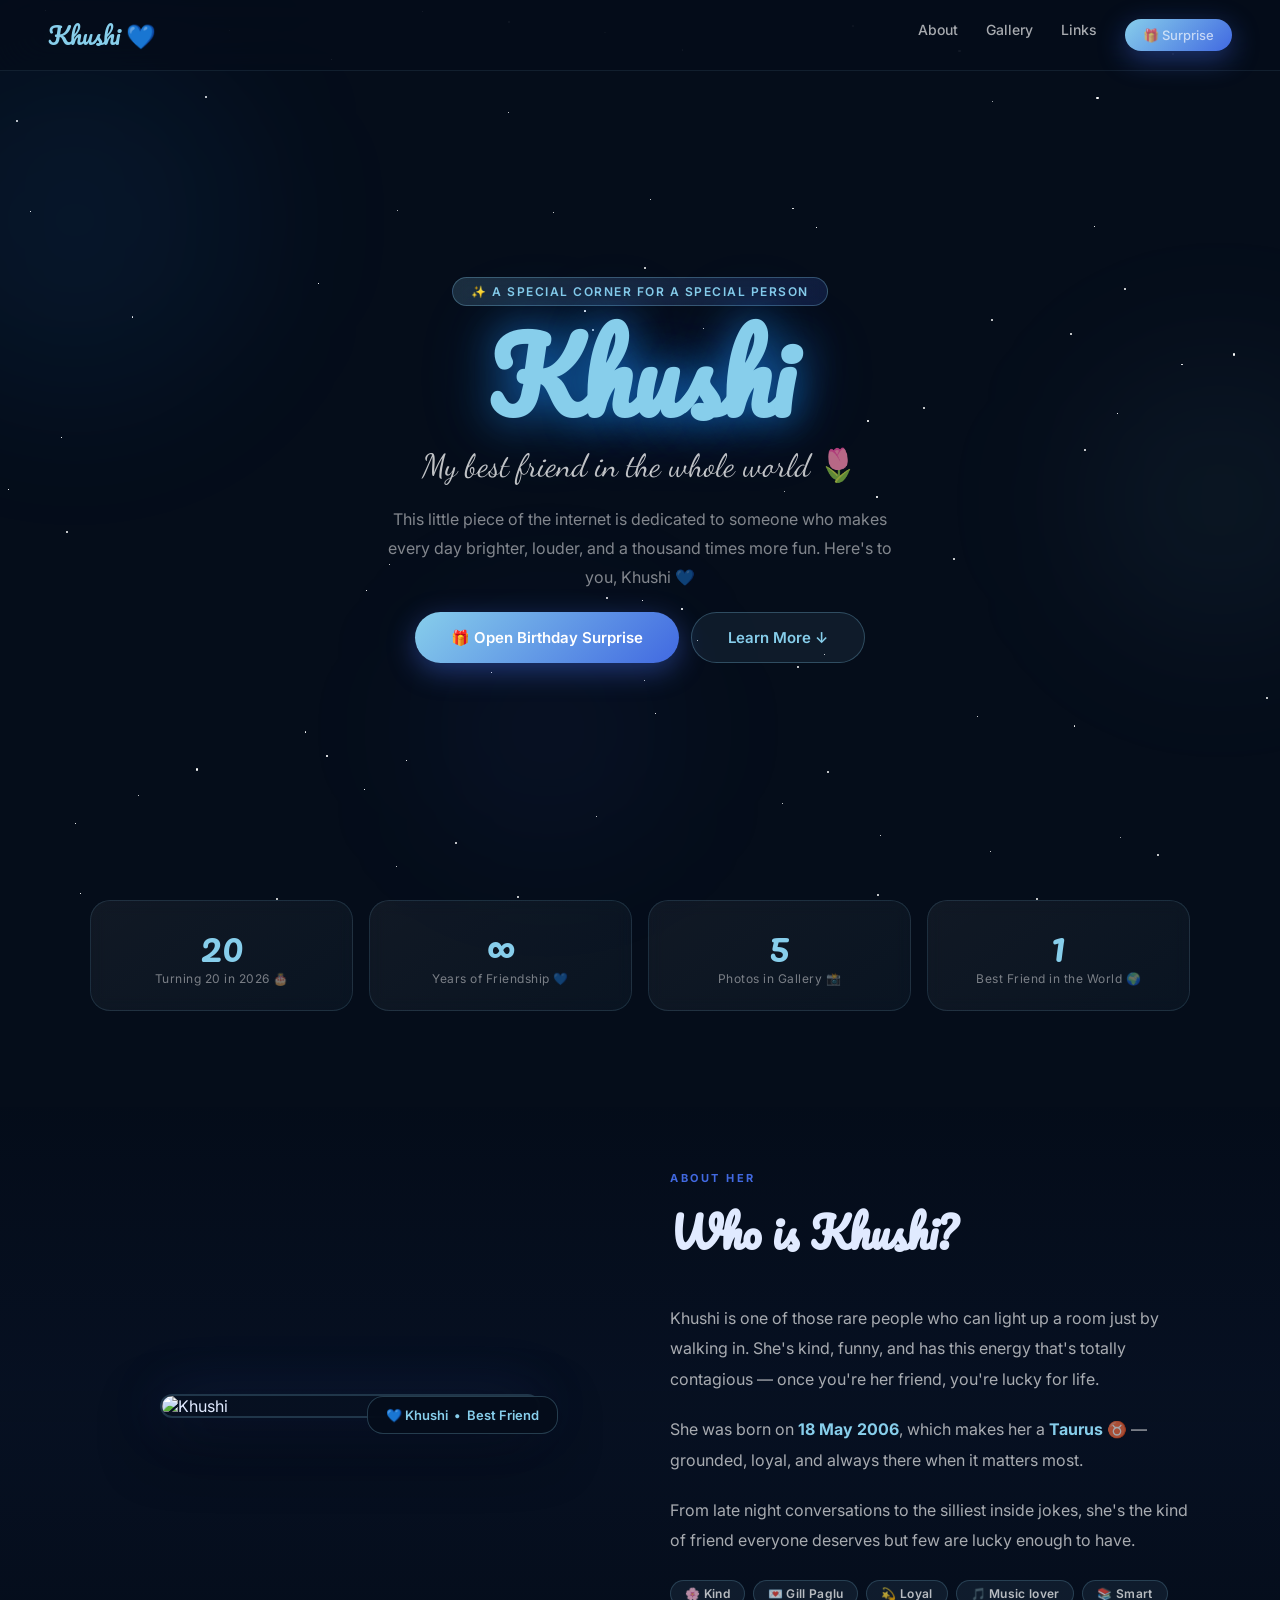
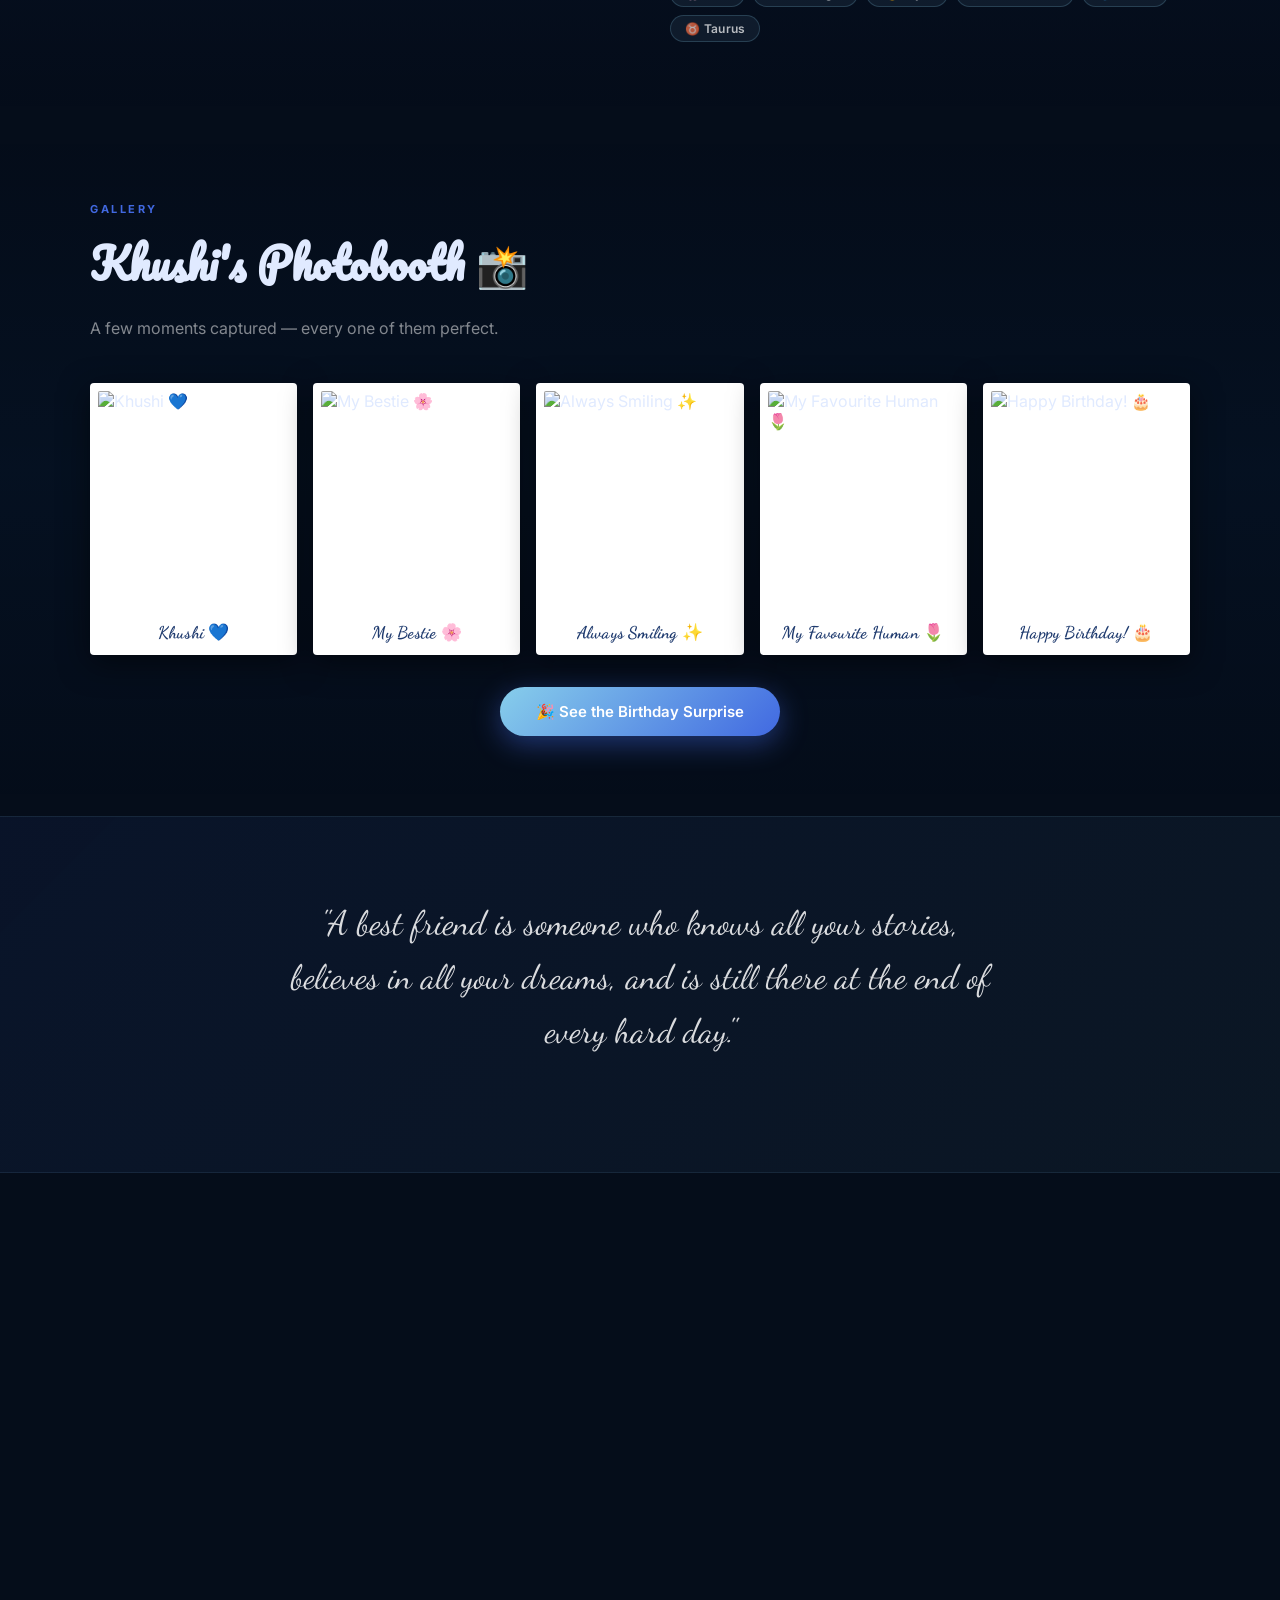
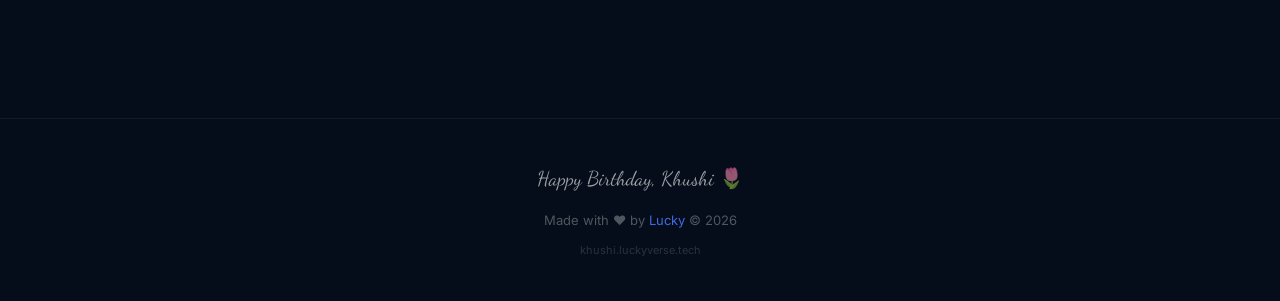
==== commit 6b71adb5: "Fix: change photobooth grid items on homepage to Polaroid frames" ====
--- a/index.html
+++ b/index.html
@@ -408,16 +408,17 @@
 
     .photo-item {
       position: relative;
-      border-radius: 16px;
-      overflow: hidden;
+      background: #fff;
+      border-radius: 4px;
+      padding: 8px 8px 44px 8px;
       cursor: pointer;
       box-shadow: 0 8px 30px rgba(0, 0, 0, .5);
       transition: transform .3s, box-shadow .3s;
     }
 
     .photo-item:hover {
-      transform: scale(1.03) translateY(-4px);
-      box-shadow: 0 16px 48px rgba(65, 105, 225, .35)
+      transform: scale(1.03) translateY(-4px) rotate(1.5deg);
+      box-shadow: 0 16px 48px rgba(135, 206, 235, .25)
     }
 
     .photo-item img {
@@ -425,33 +426,26 @@
       height: 220px;
       object-fit: cover;
       display: block;
-      transition: transform .4s
-    }
-
-    .photo-item:hover img {
-      transform: scale(1.08)
+      border-radius: 2px;
     }
 
     .photo-overlay {
       position: absolute;
-      inset: 0;
-      background: linear-gradient(to top, rgba(5, 13, 26, .8) 0%, transparent 50%);
-      display: flex;
-      align-items: flex-end;
-      padding: 14px;
-      opacity: 0;
-      transition: opacity .3s;
-    }
-
-    .photo-item:hover .photo-overlay {
-      opacity: 1
+      bottom: 0;
+      left: 0;
+      right: 0;
+      height: 44px;
+      display: flex;
+      align-items: center;
+      justify-content: center;
     }
 
     .photo-cap {
       font-family: 'Dancing Script', cursive;
-      font-size: 16px;
+      font-size: 17px;
       font-weight: 700;
-      color: #fff
+      color: #1e3a6e;
+      letter-spacing: .2px;
     }
 
     /* ── LINKS ── */
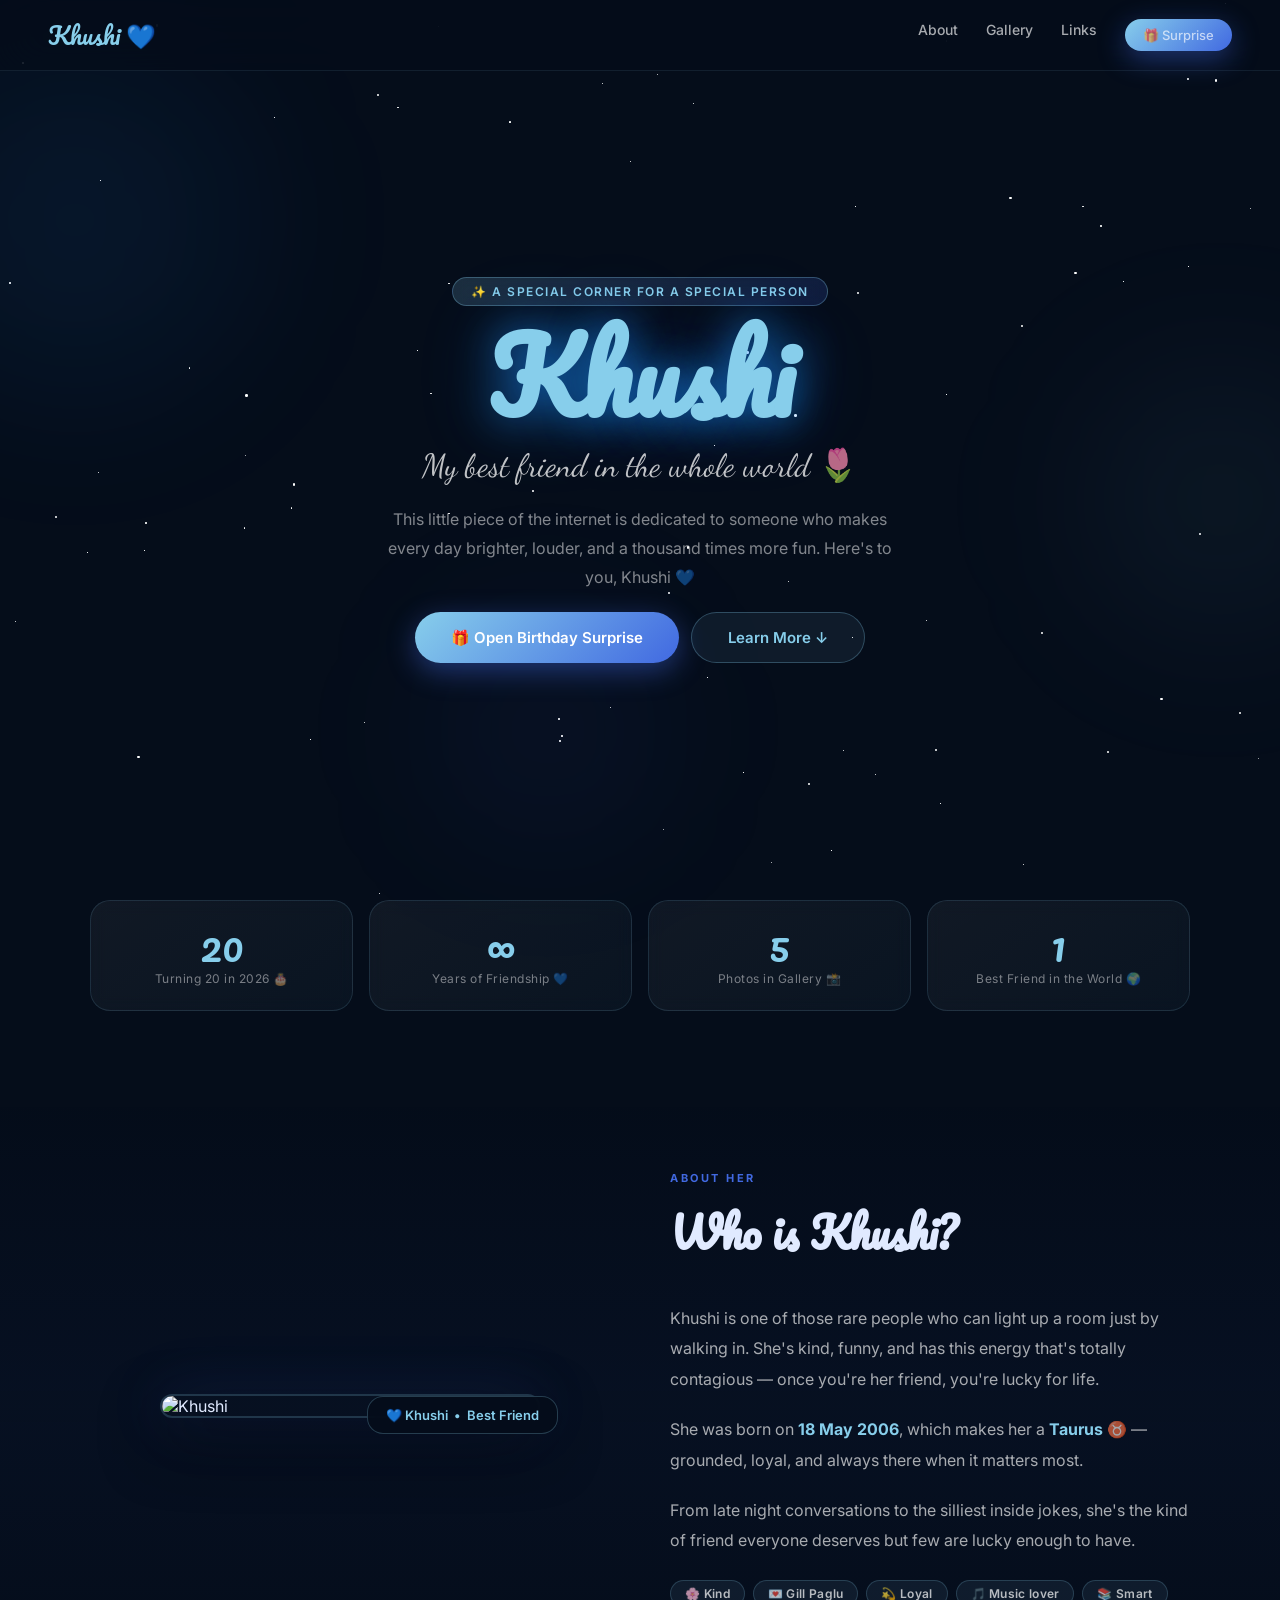
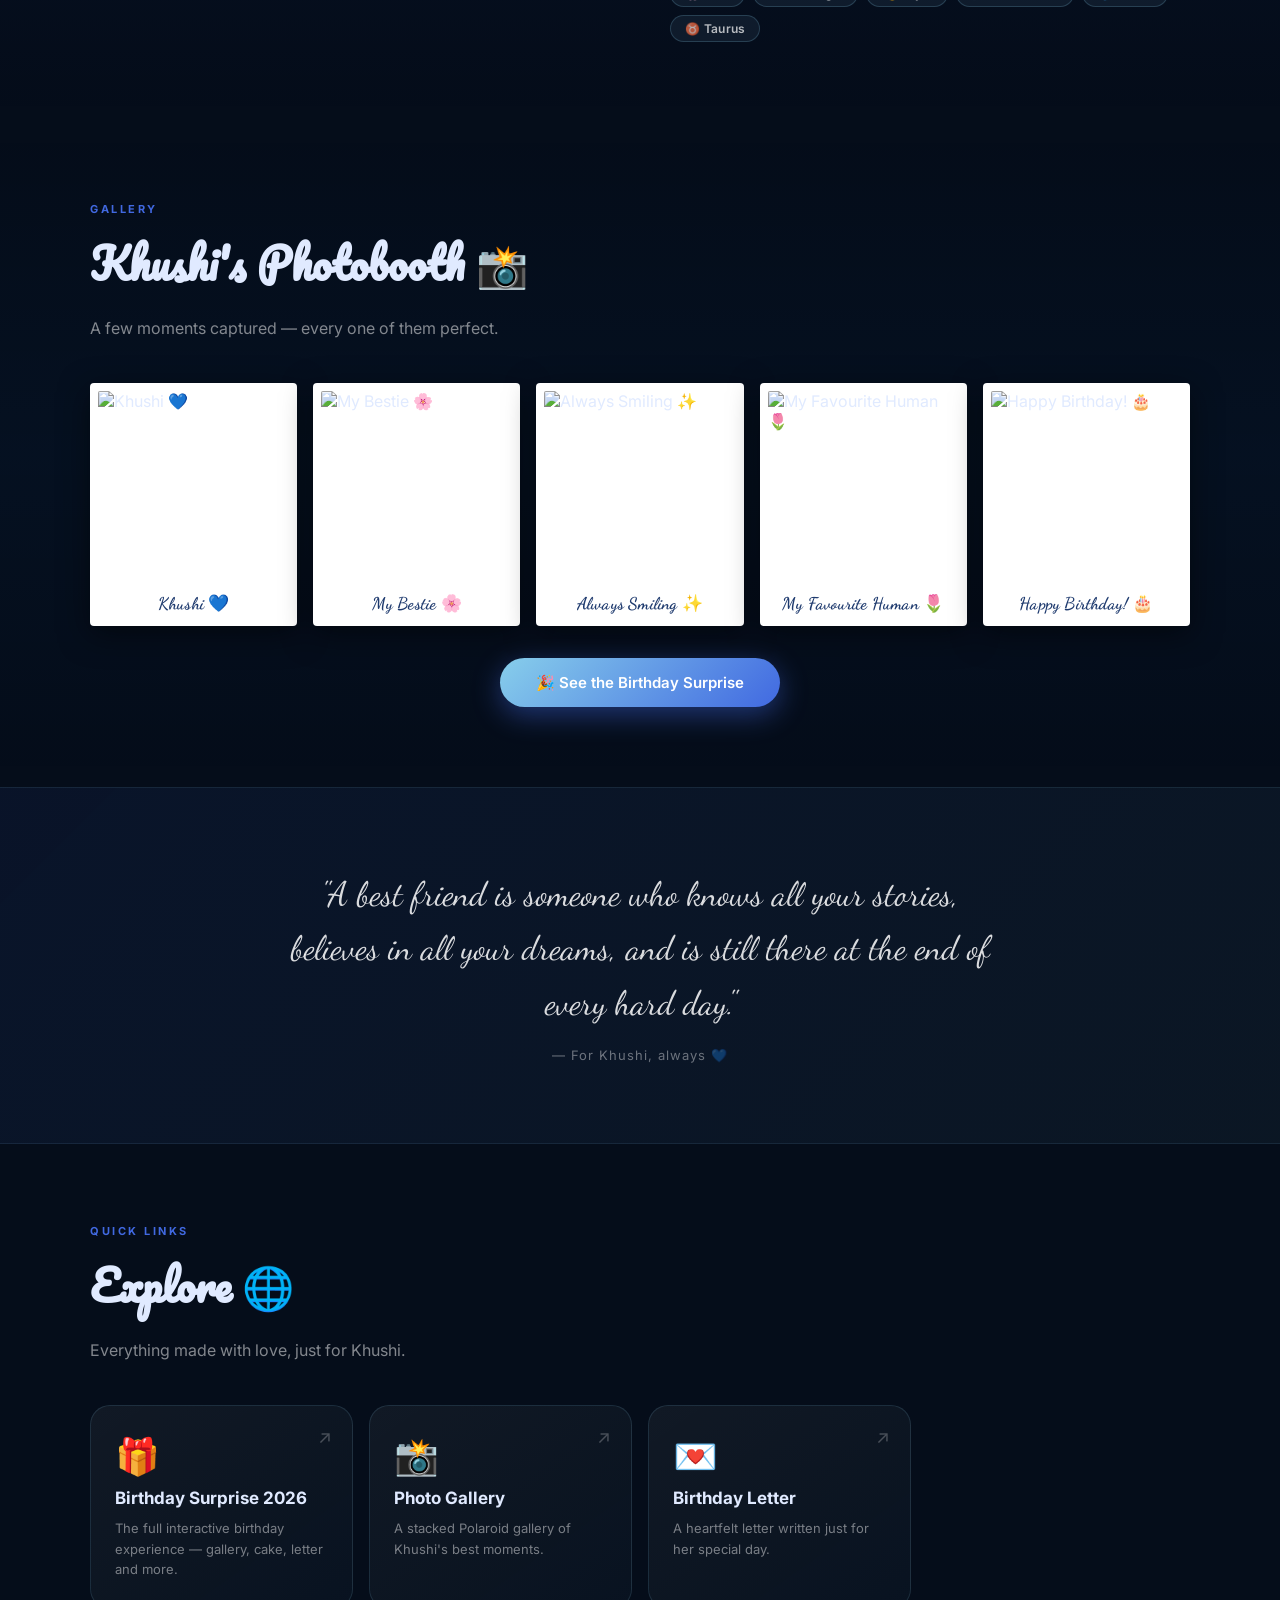
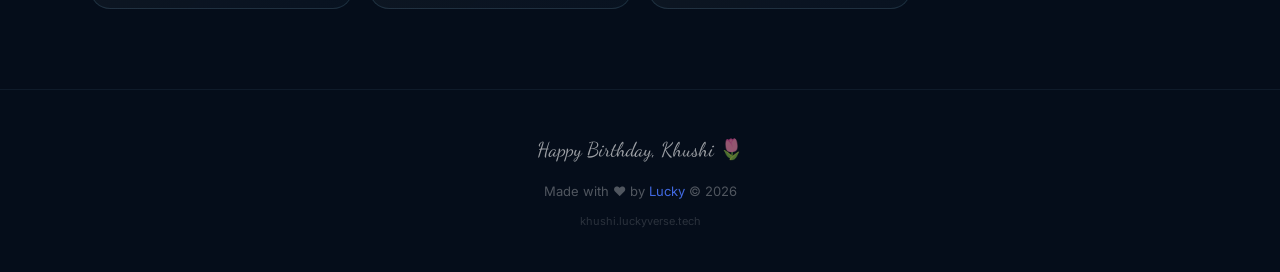
==== commit ed1935c3: "Fix: enforce perfect square aspect-ratio (1/1) for all photobooth Polaroid frames to prevent varied " ====
--- a/index.html
+++ b/index.html
@@ -423,8 +423,10 @@
 
     .photo-item img {
       width: 100%;
-      height: 220px;
+      height: auto;
+      aspect-ratio: 1 / 1;
       object-fit: cover;
+      object-position: 50% 30%;
       display: block;
       border-radius: 2px;
     }
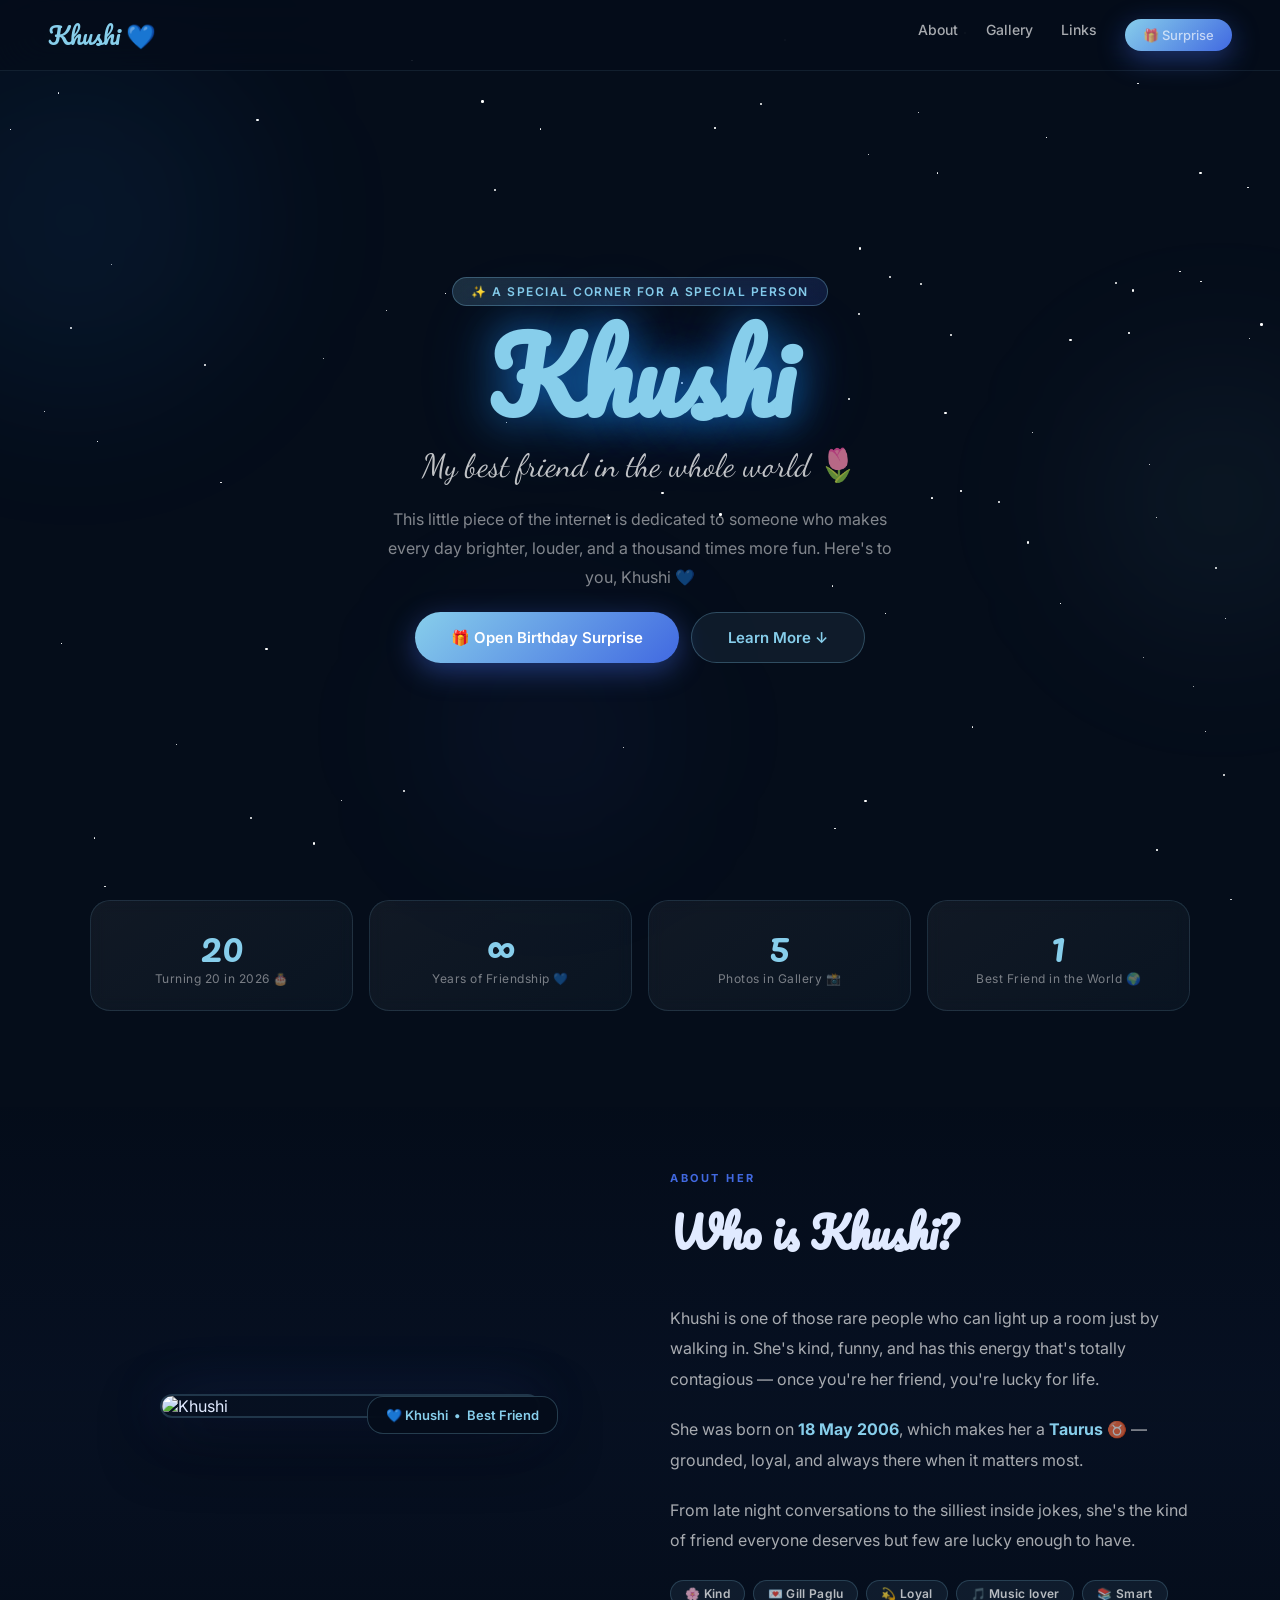
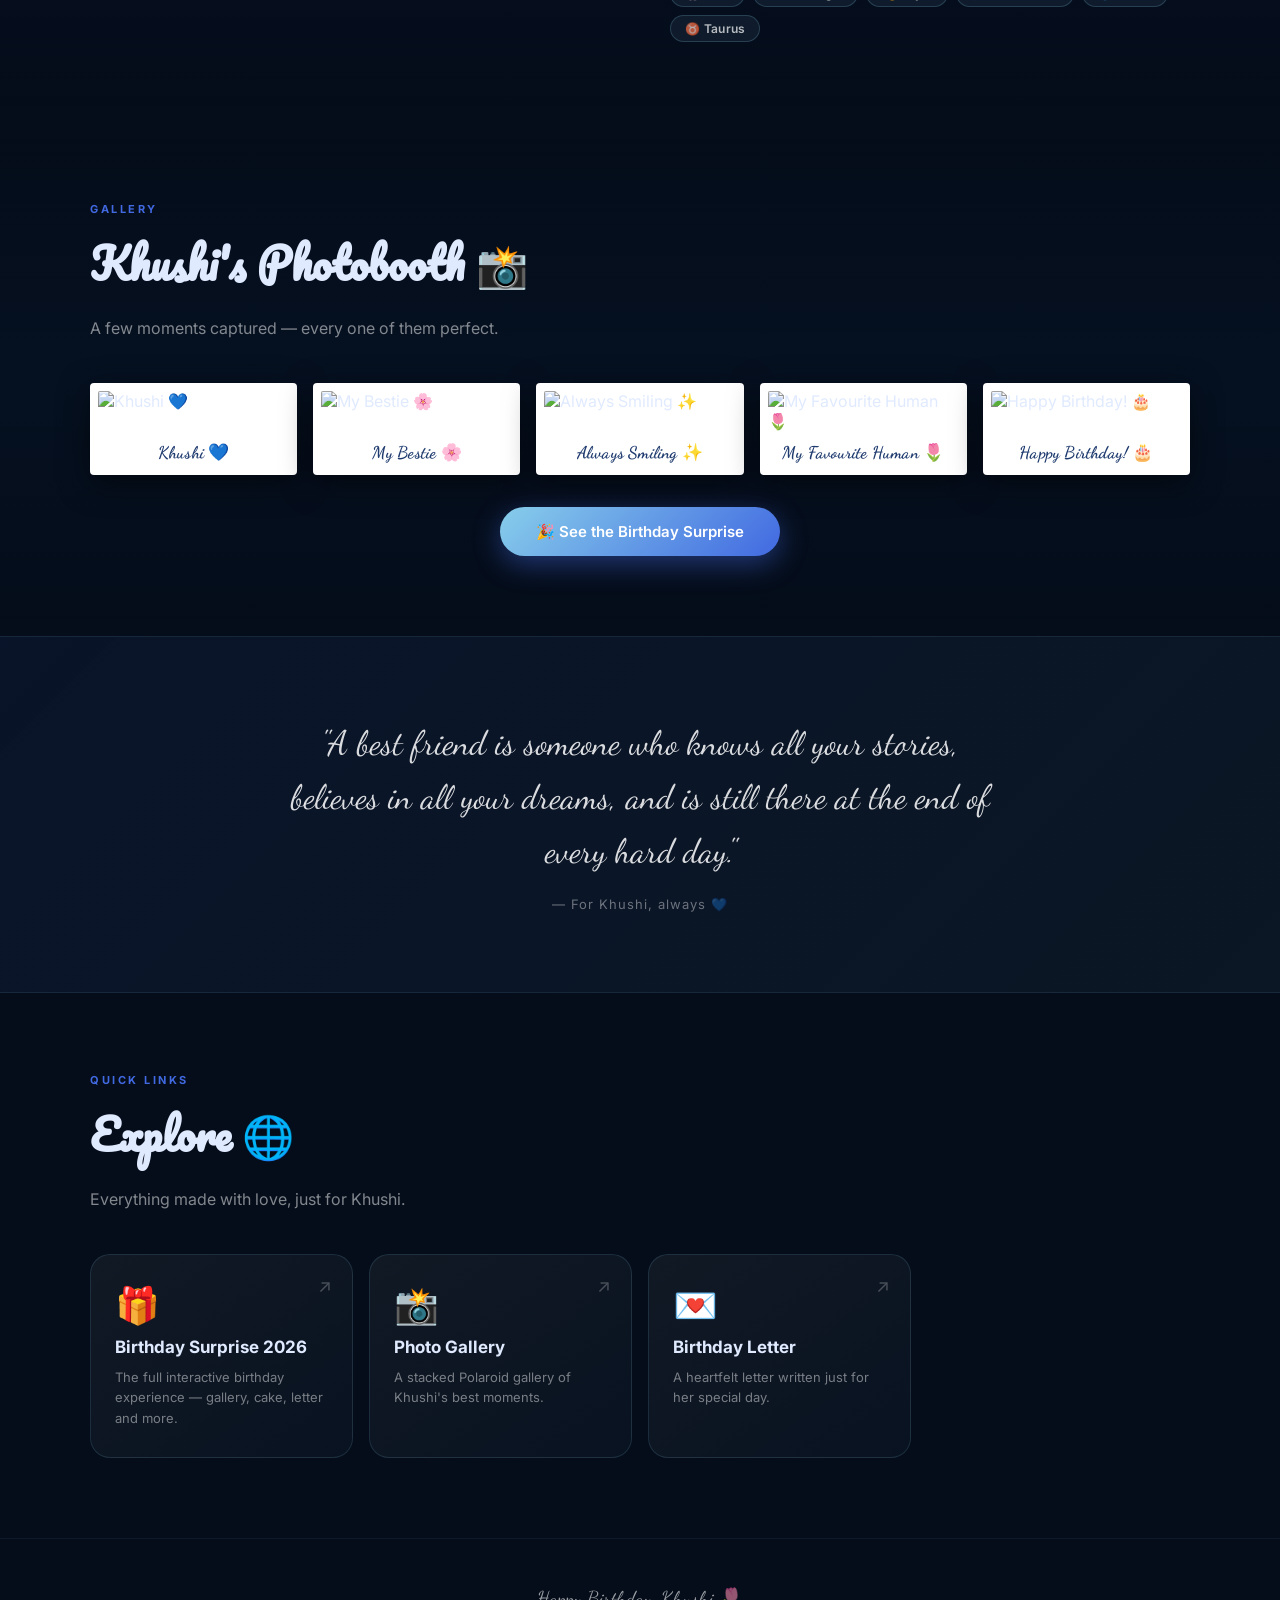
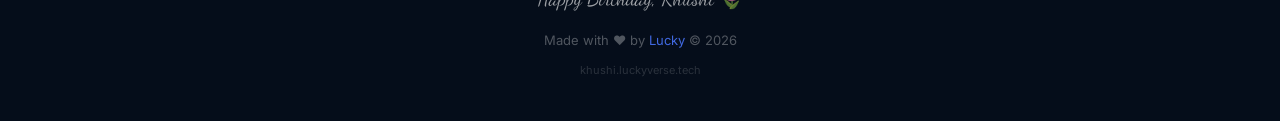
==== commit 3d0c7309: "Fix: remove aspect-ratio constraint so polaroid frame wraps natural image size without cropping face" ====
--- a/index.html
+++ b/index.html
@@ -424,9 +424,7 @@
     .photo-item img {
       width: 100%;
       height: auto;
-      aspect-ratio: 1 / 1;
       object-fit: cover;
-      object-position: 50% 30%;
       display: block;
       border-radius: 2px;
     }
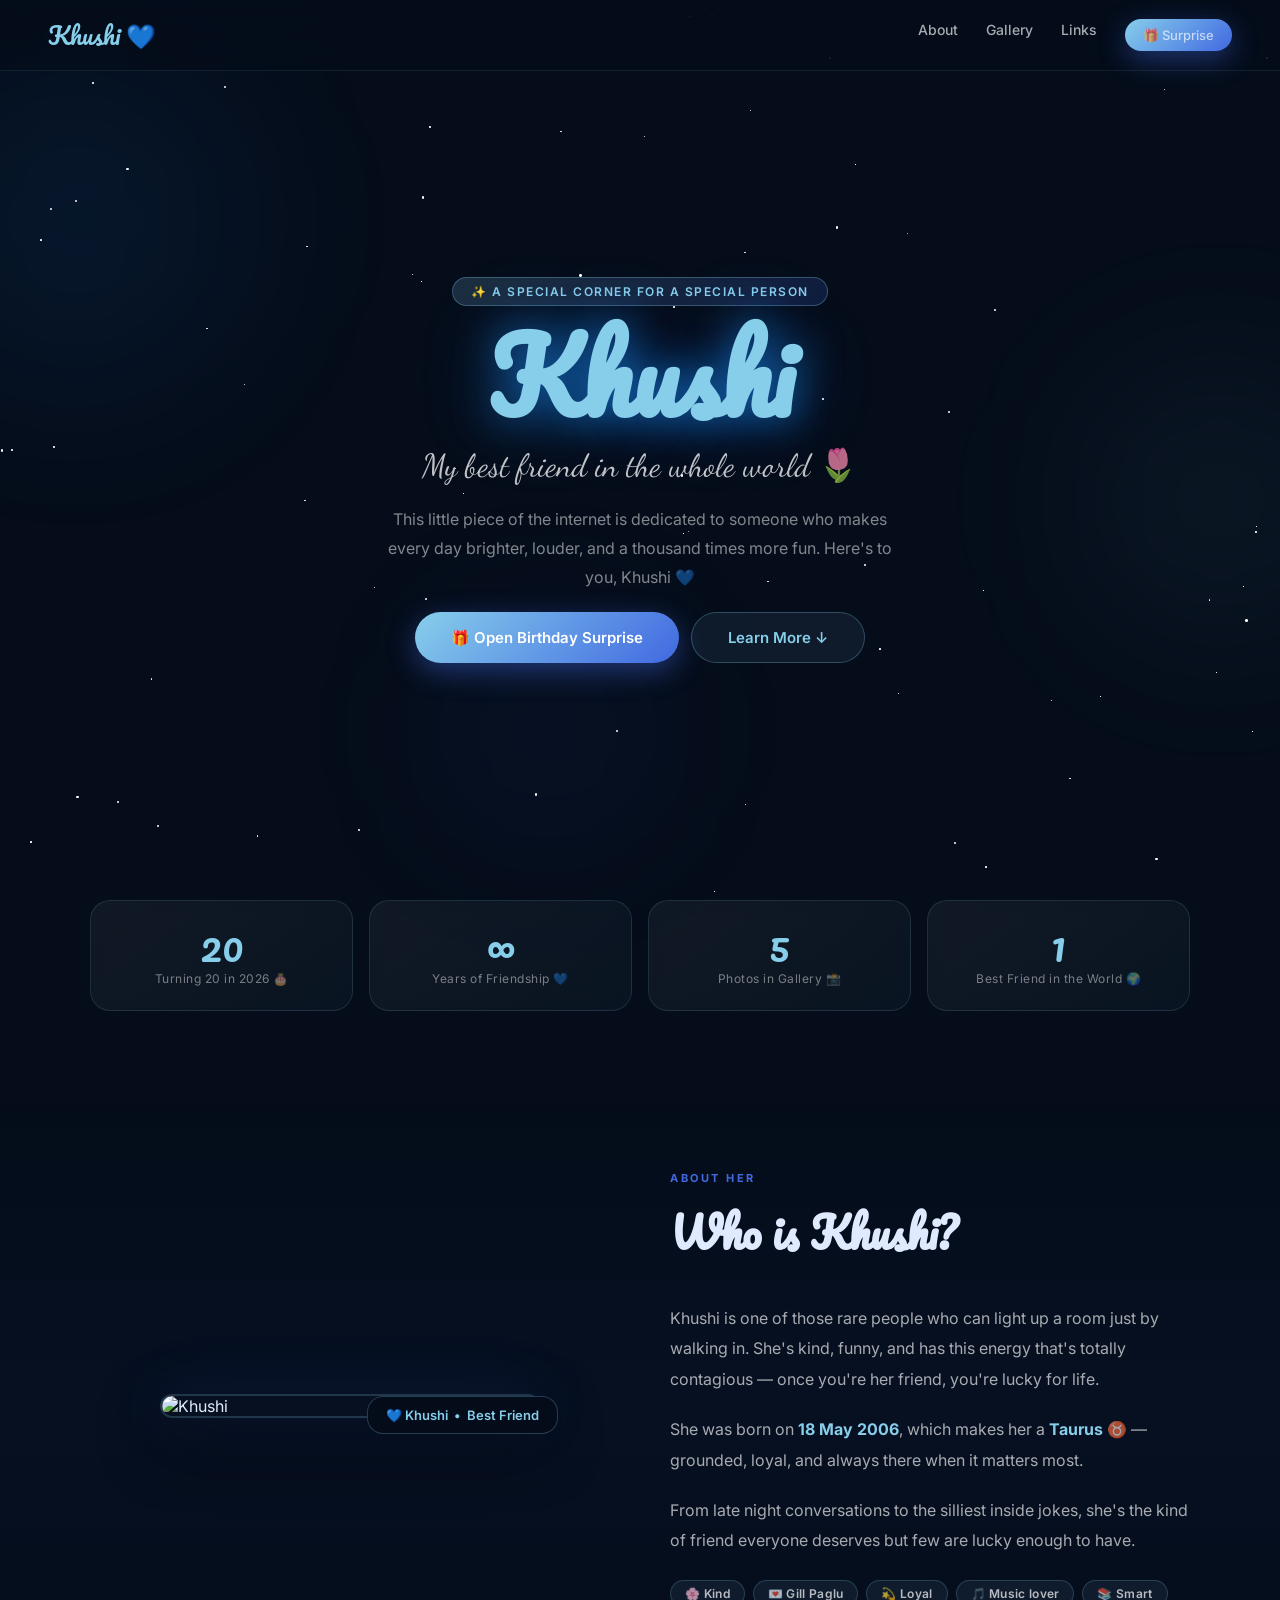
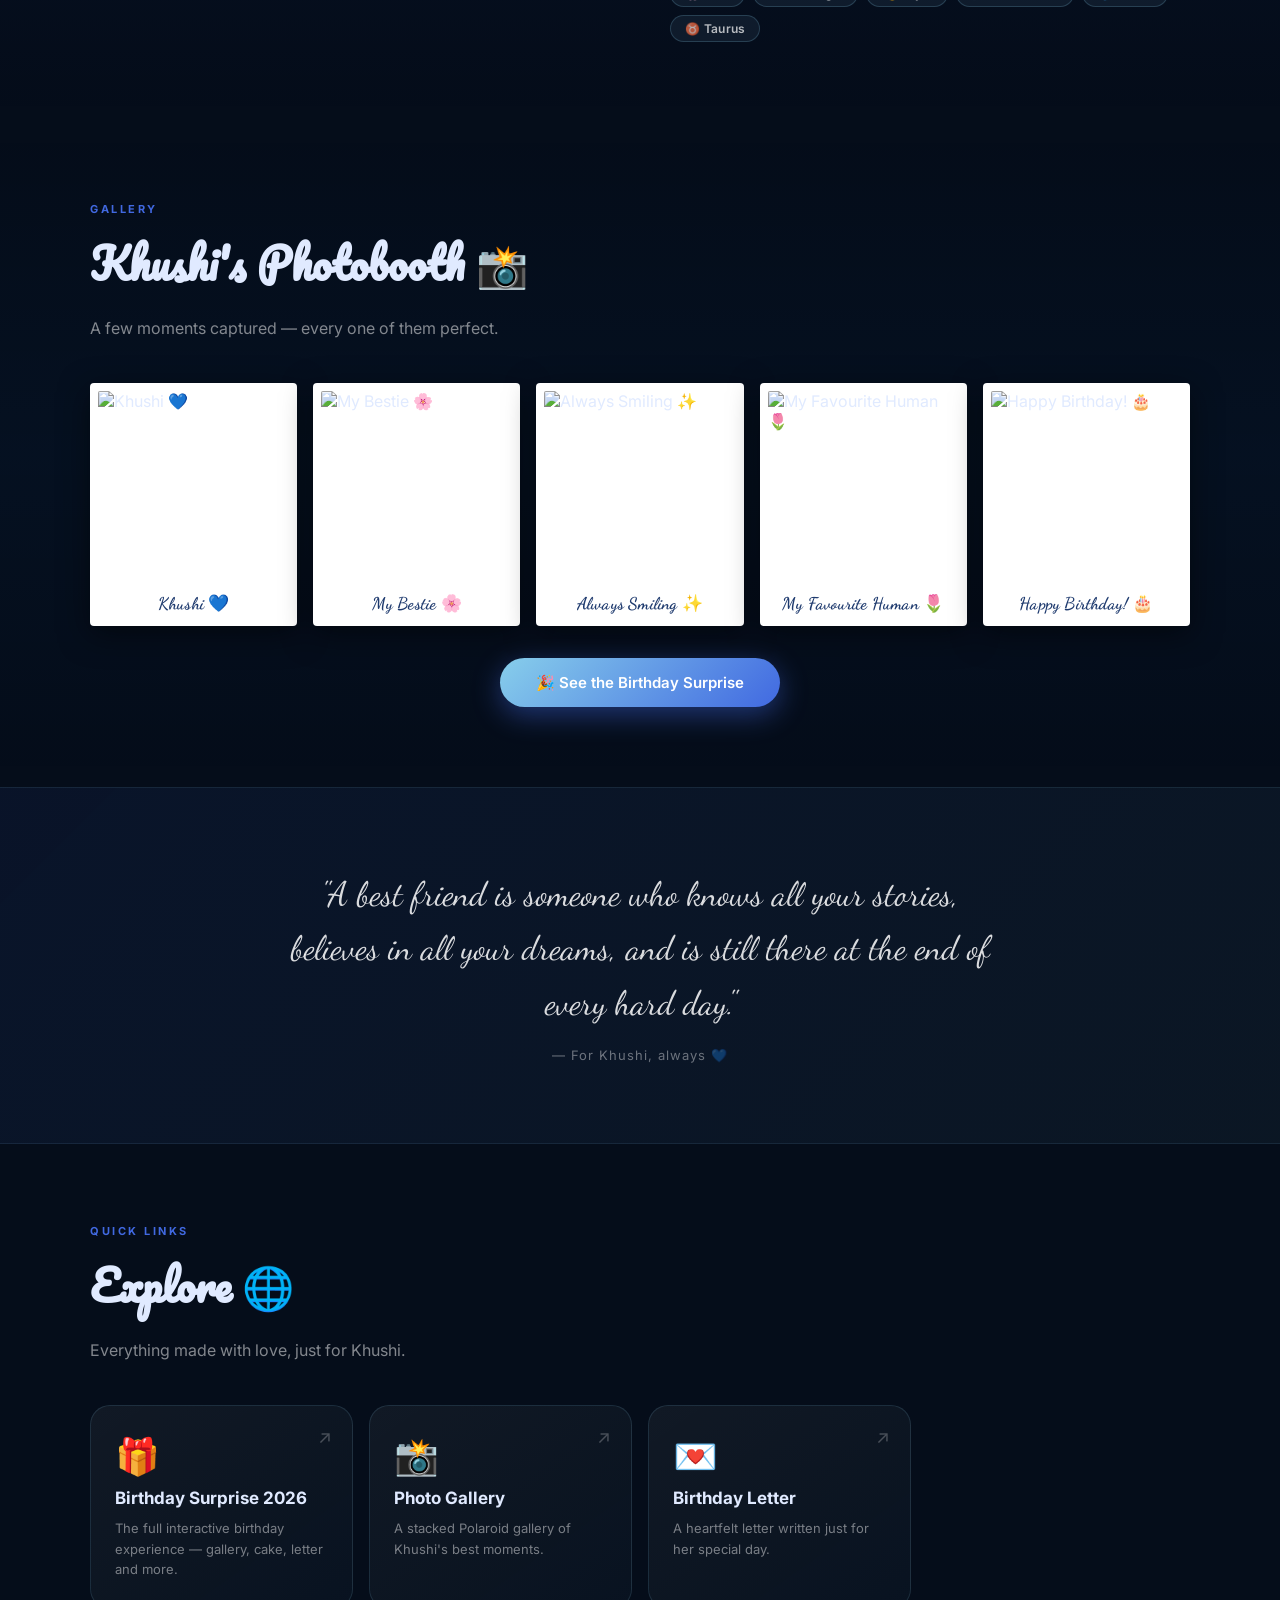
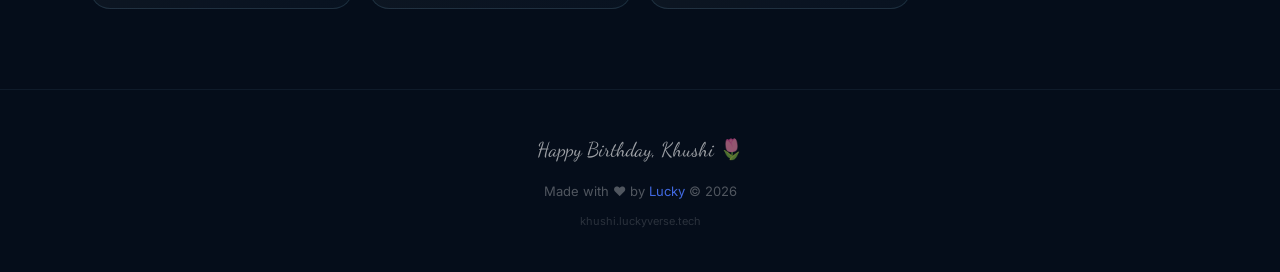
==== commit 0278b2c3: "Revert "Fix: remove aspect-ratio constraint so polaroid frame wraps natural image size without cropp" ====
--- a/index.html
+++ b/index.html
@@ -424,7 +424,9 @@
     .photo-item img {
       width: 100%;
       height: auto;
+      aspect-ratio: 1 / 1;
       object-fit: cover;
+      object-position: 50% 30%;
       display: block;
       border-radius: 2px;
     }
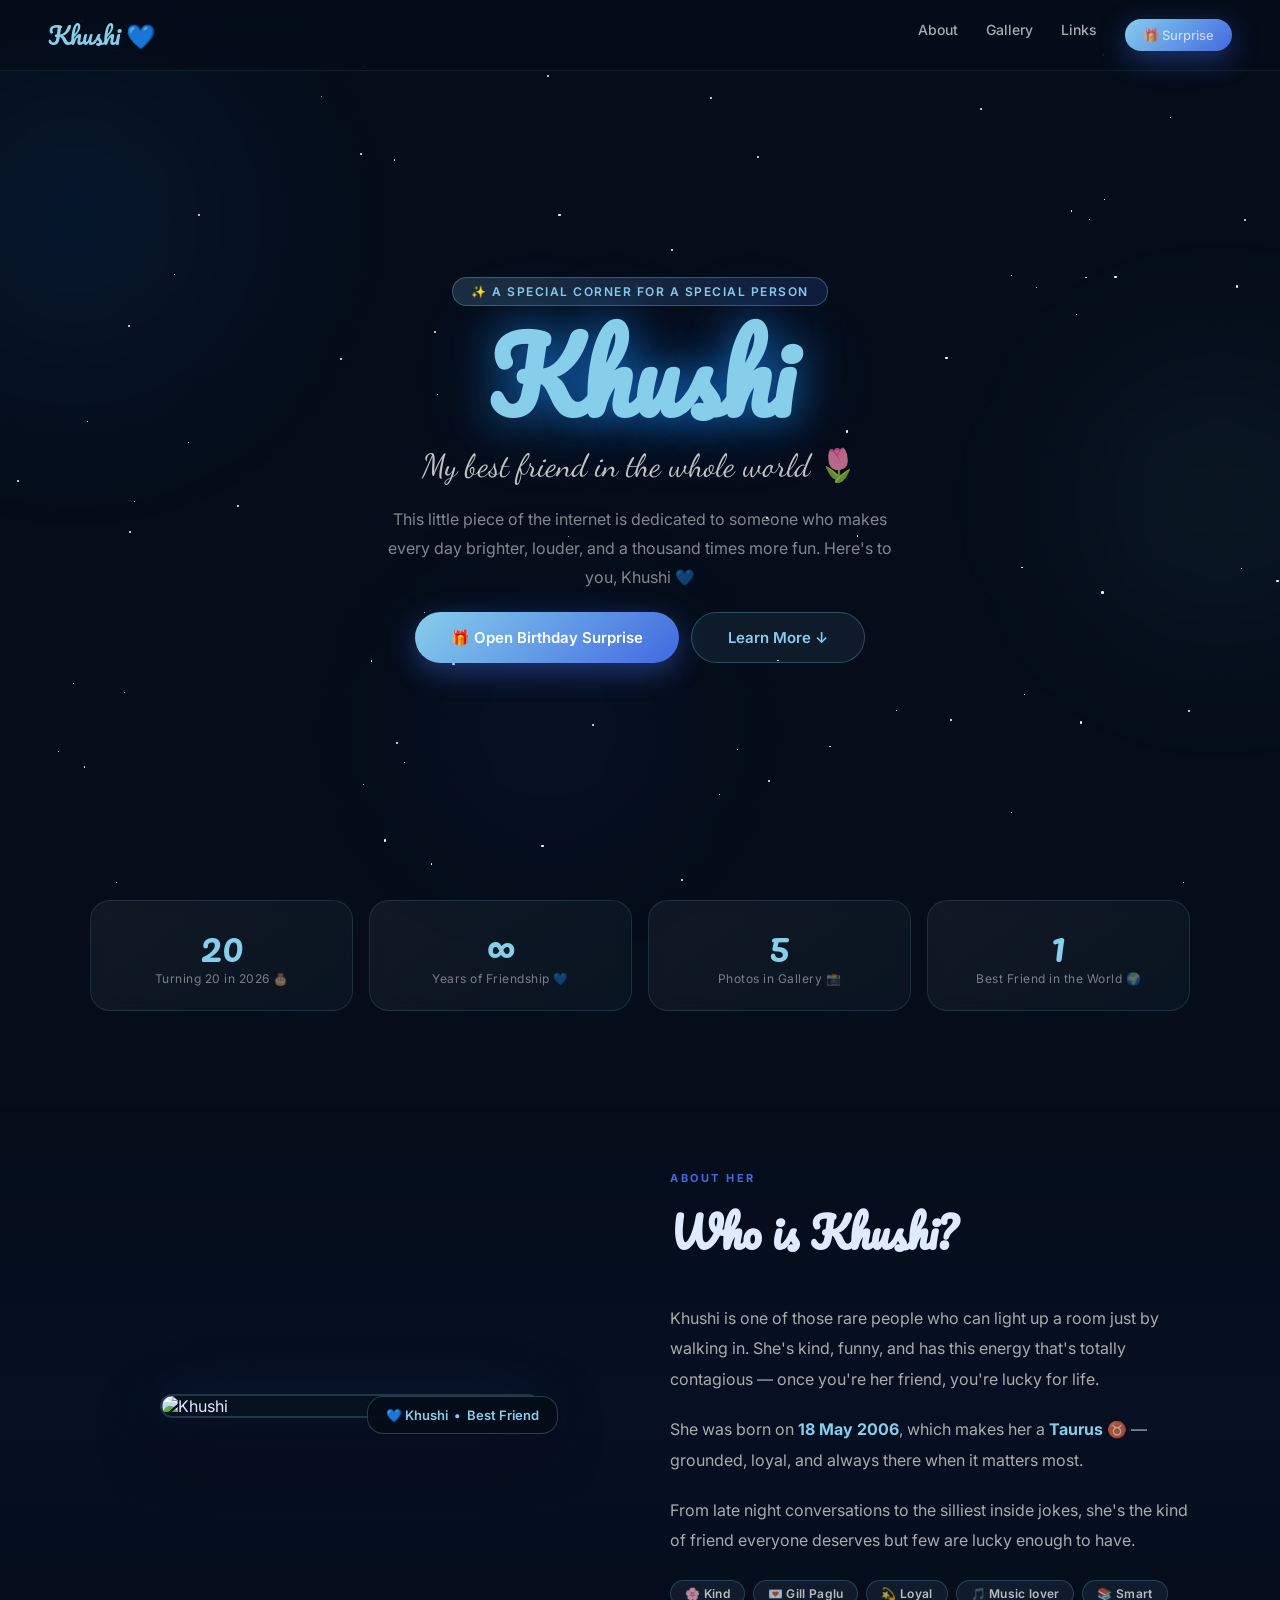
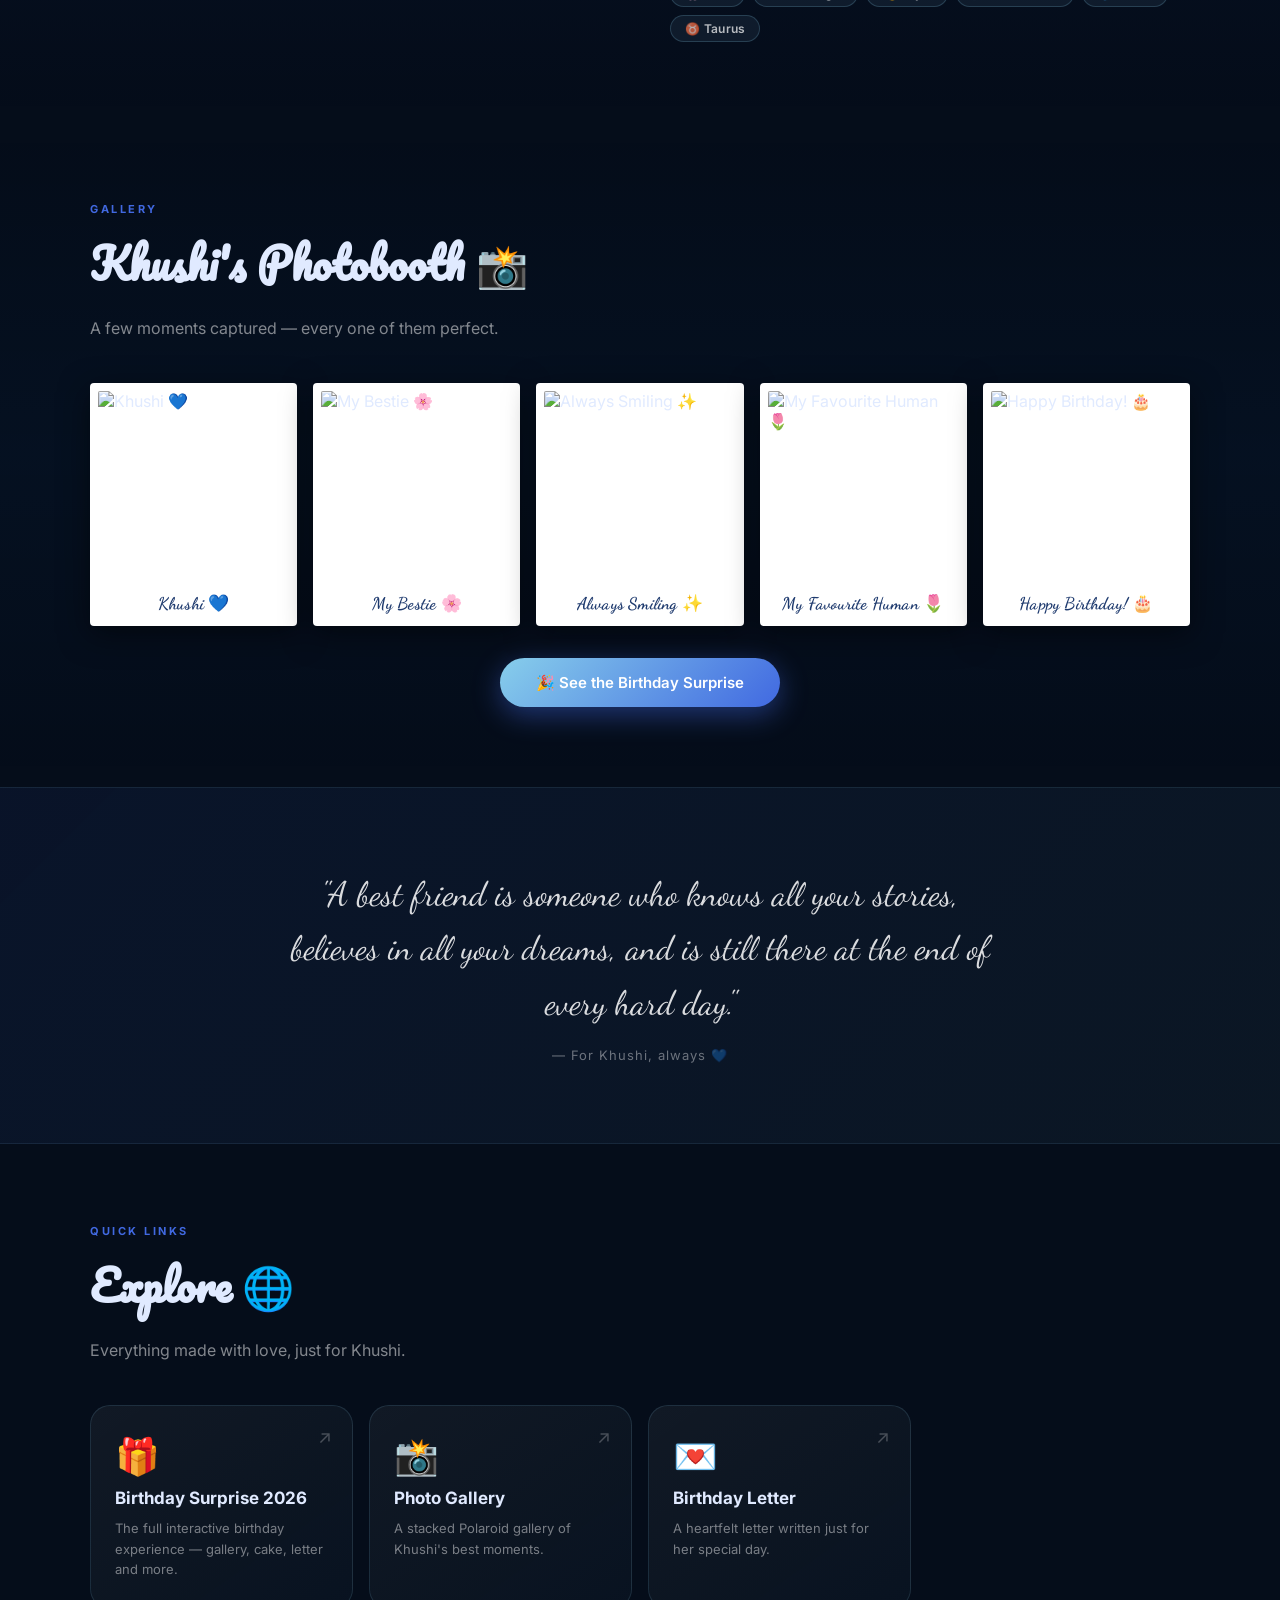
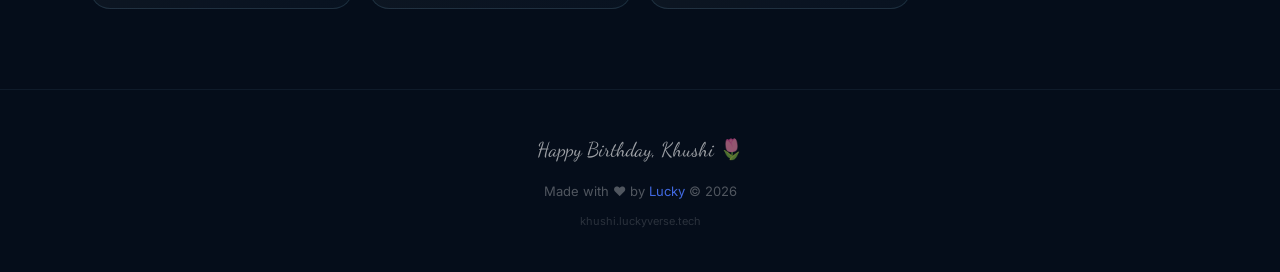
==== commit ff33f1fb: "Fix: adjust object-position to top to prevent face cropping on desktop square aspect-ratios" ====
--- a/index.html
+++ b/index.html
@@ -426,7 +426,7 @@
       height: auto;
       aspect-ratio: 1 / 1;
       object-fit: cover;
-      object-position: 50% 30%;
+      object-position: top;
       display: block;
       border-radius: 2px;
     }
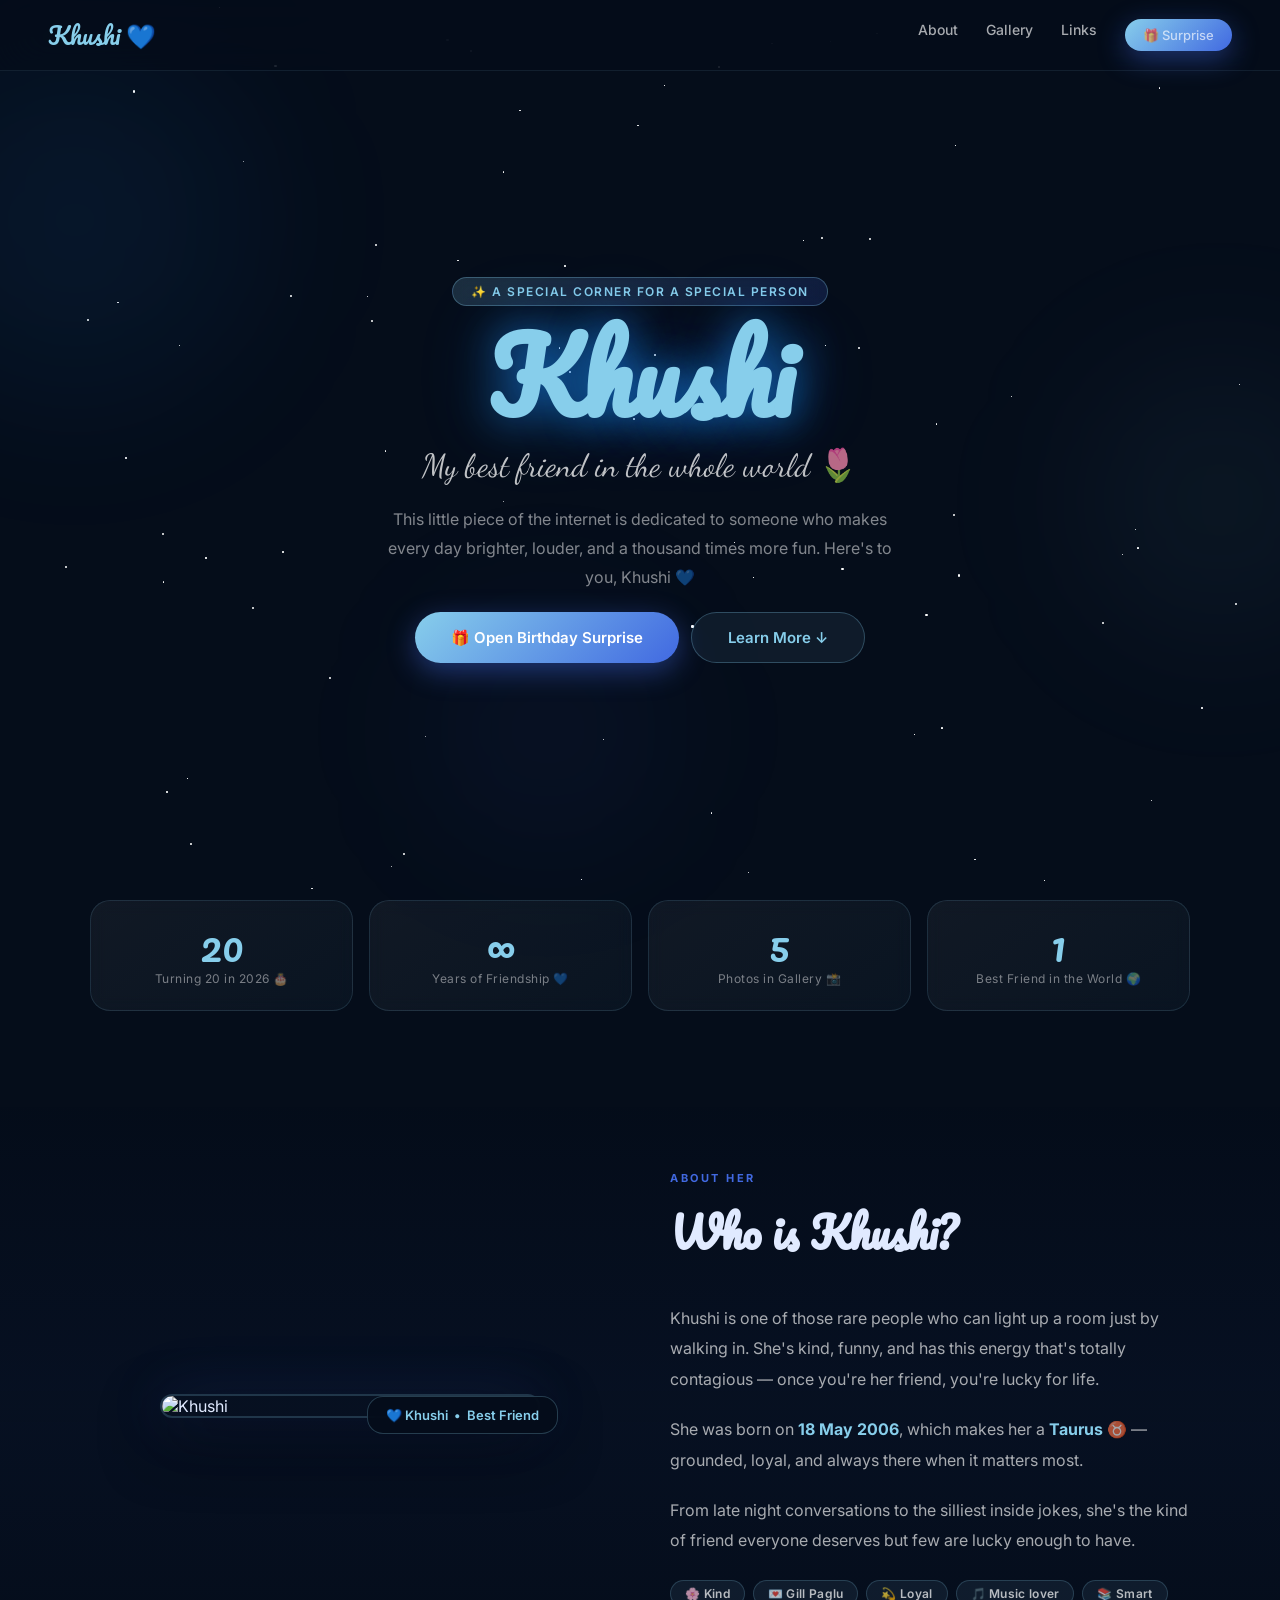
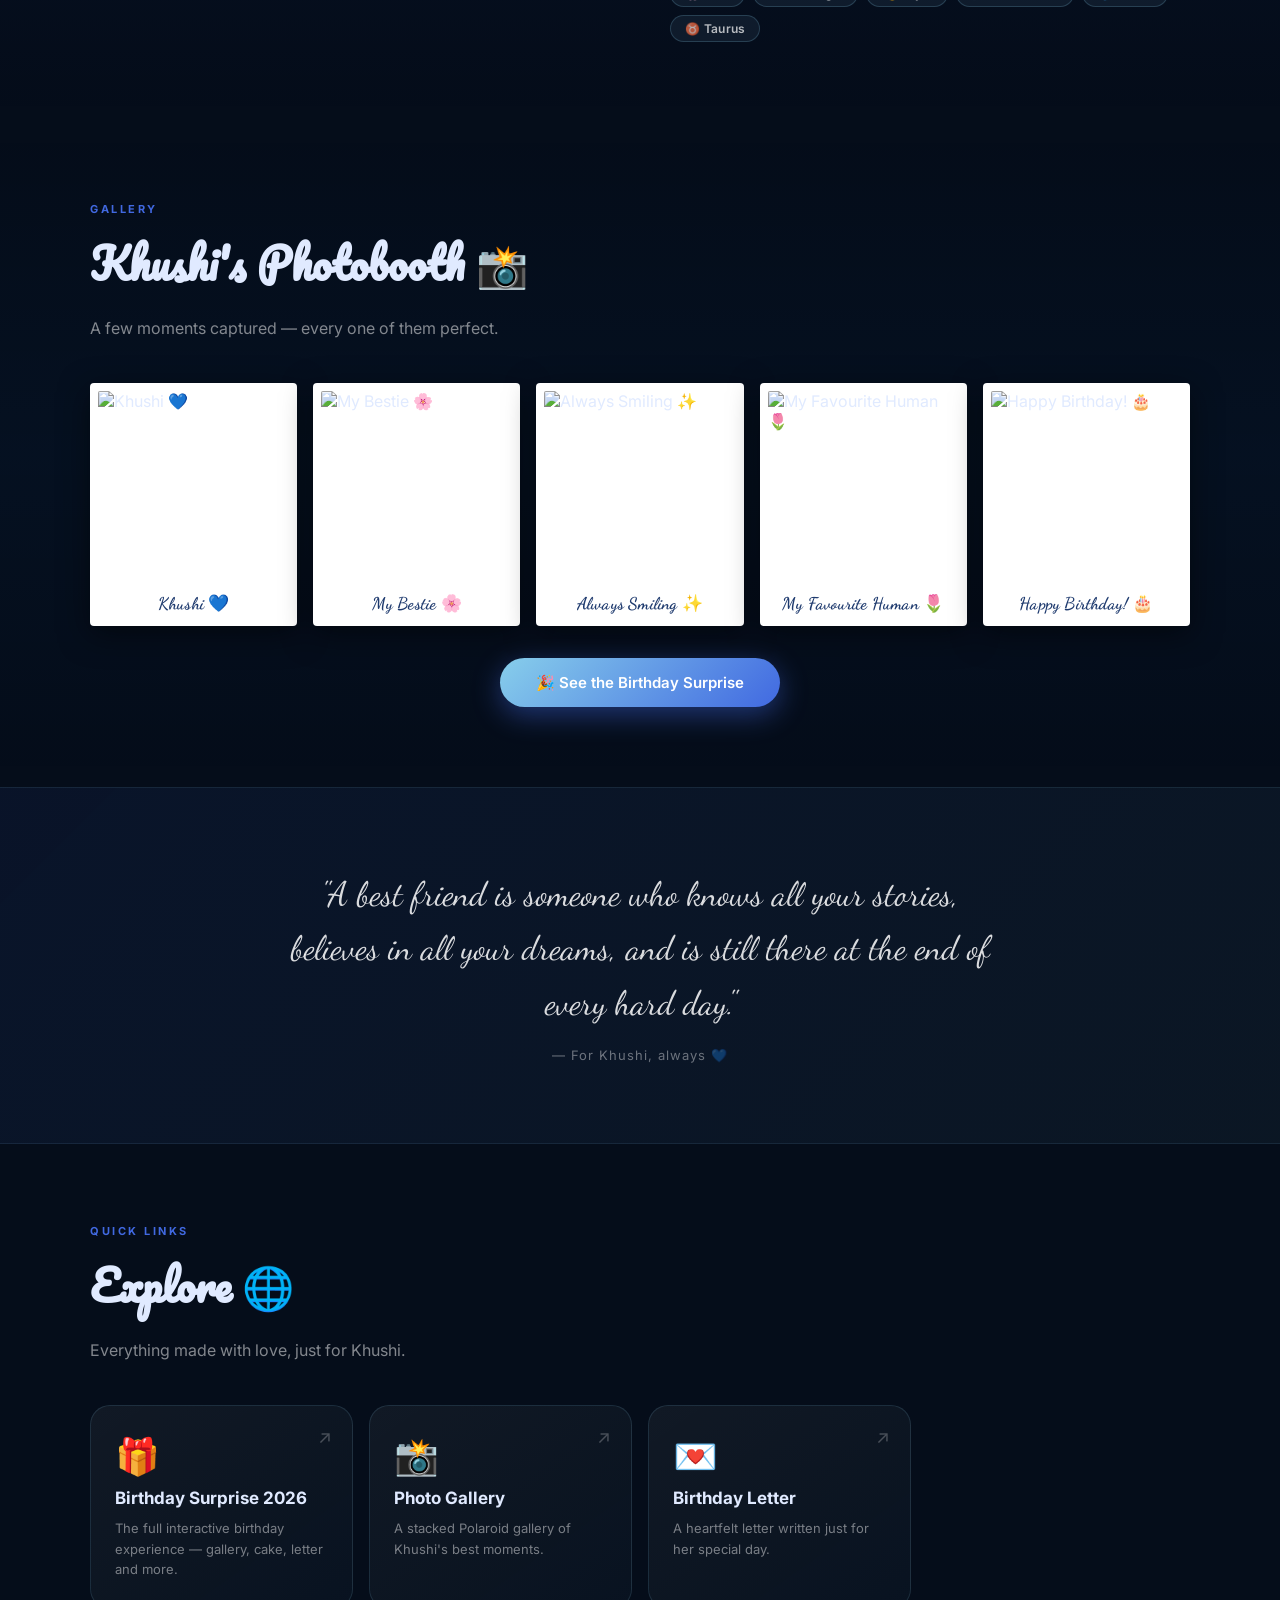
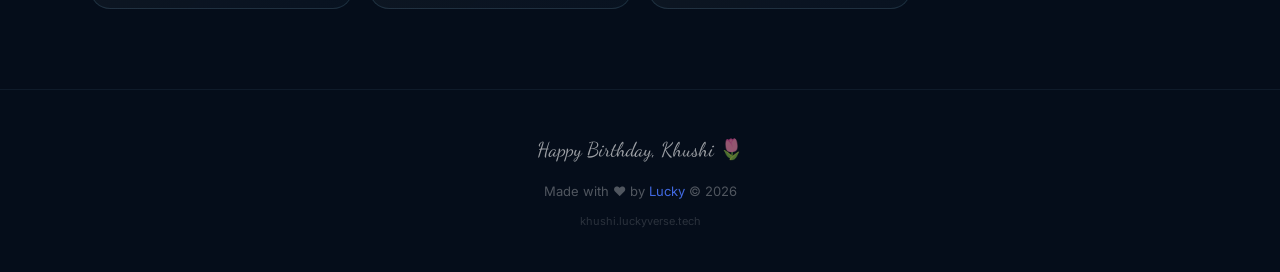
==== commit 2ee3f700: "Fix: add height:auto to ensure aspect-ratio square is respected on laptop browsers, and tweak object" ====
--- a/index.html
+++ b/index.html
@@ -426,7 +426,7 @@
       height: auto;
       aspect-ratio: 1 / 1;
       object-fit: cover;
-      object-position: top;
+      object-position: center 20%;
       display: block;
       border-radius: 2px;
     }
